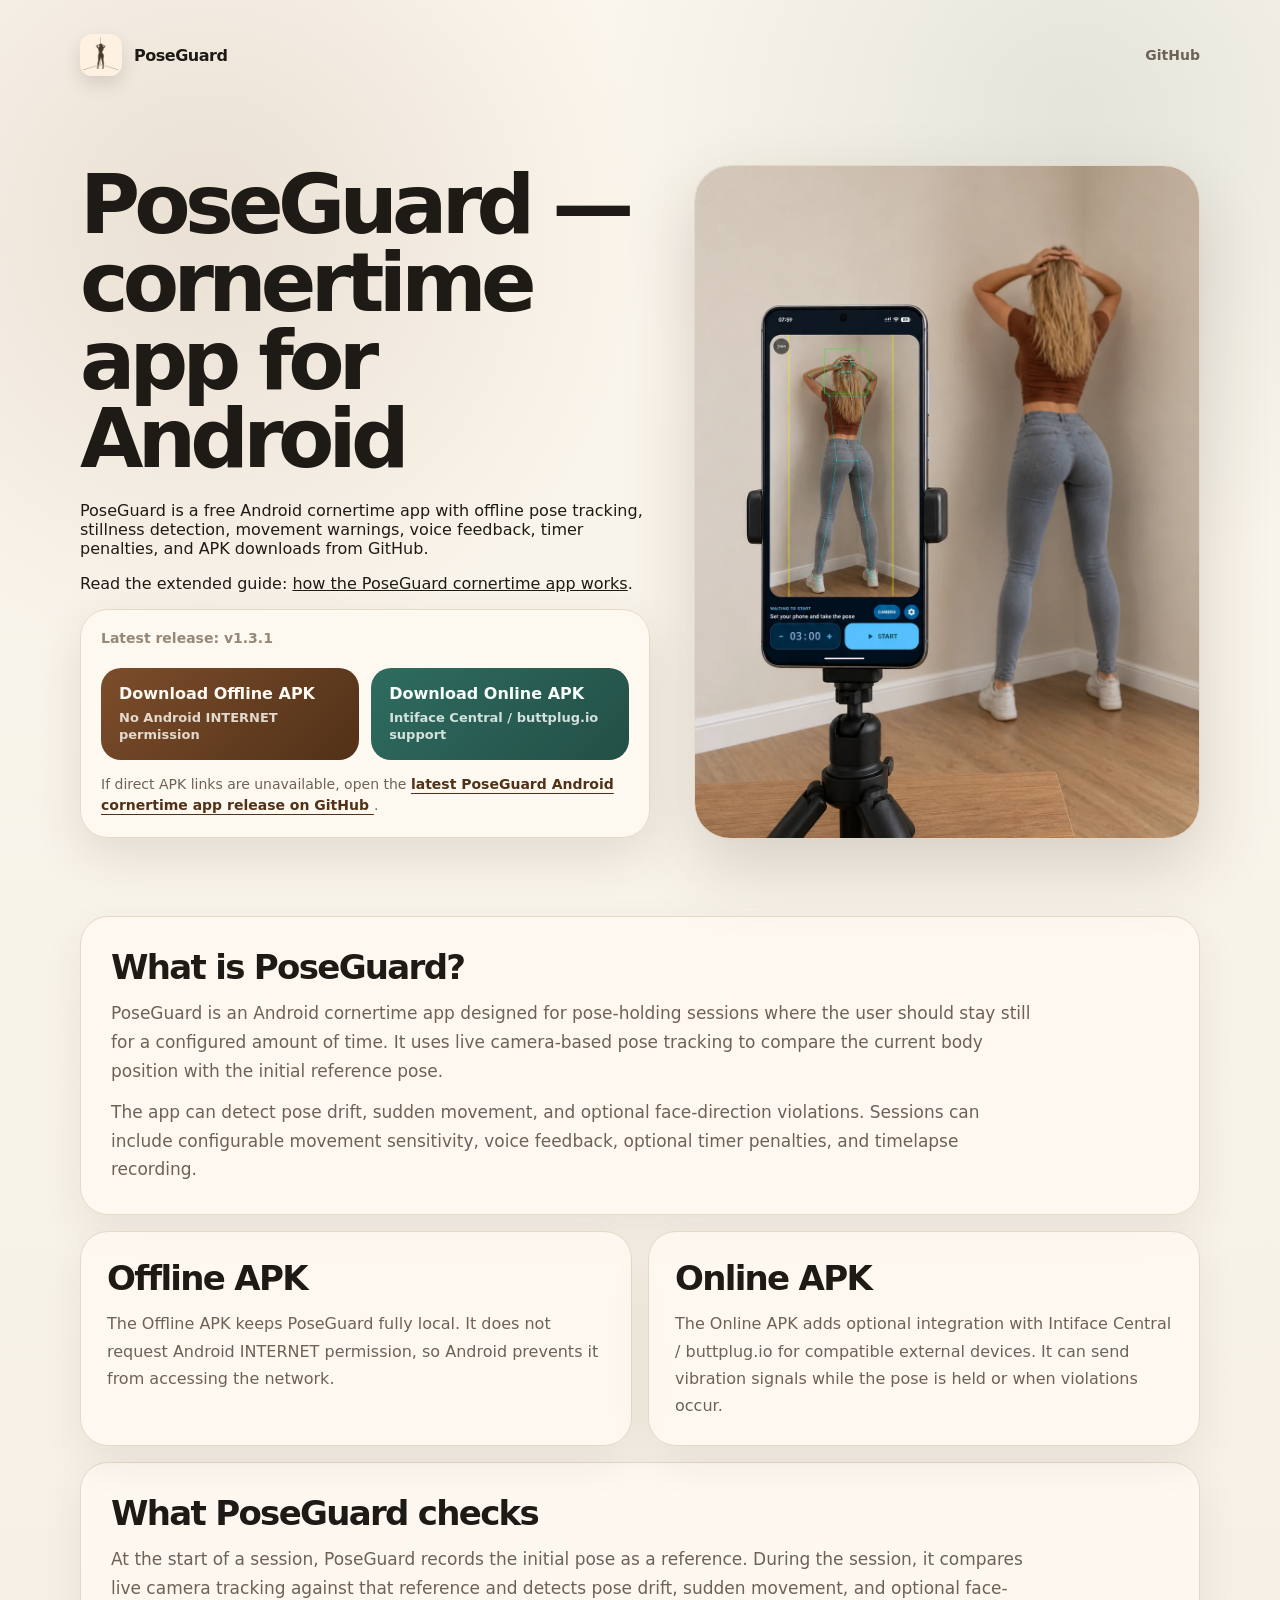
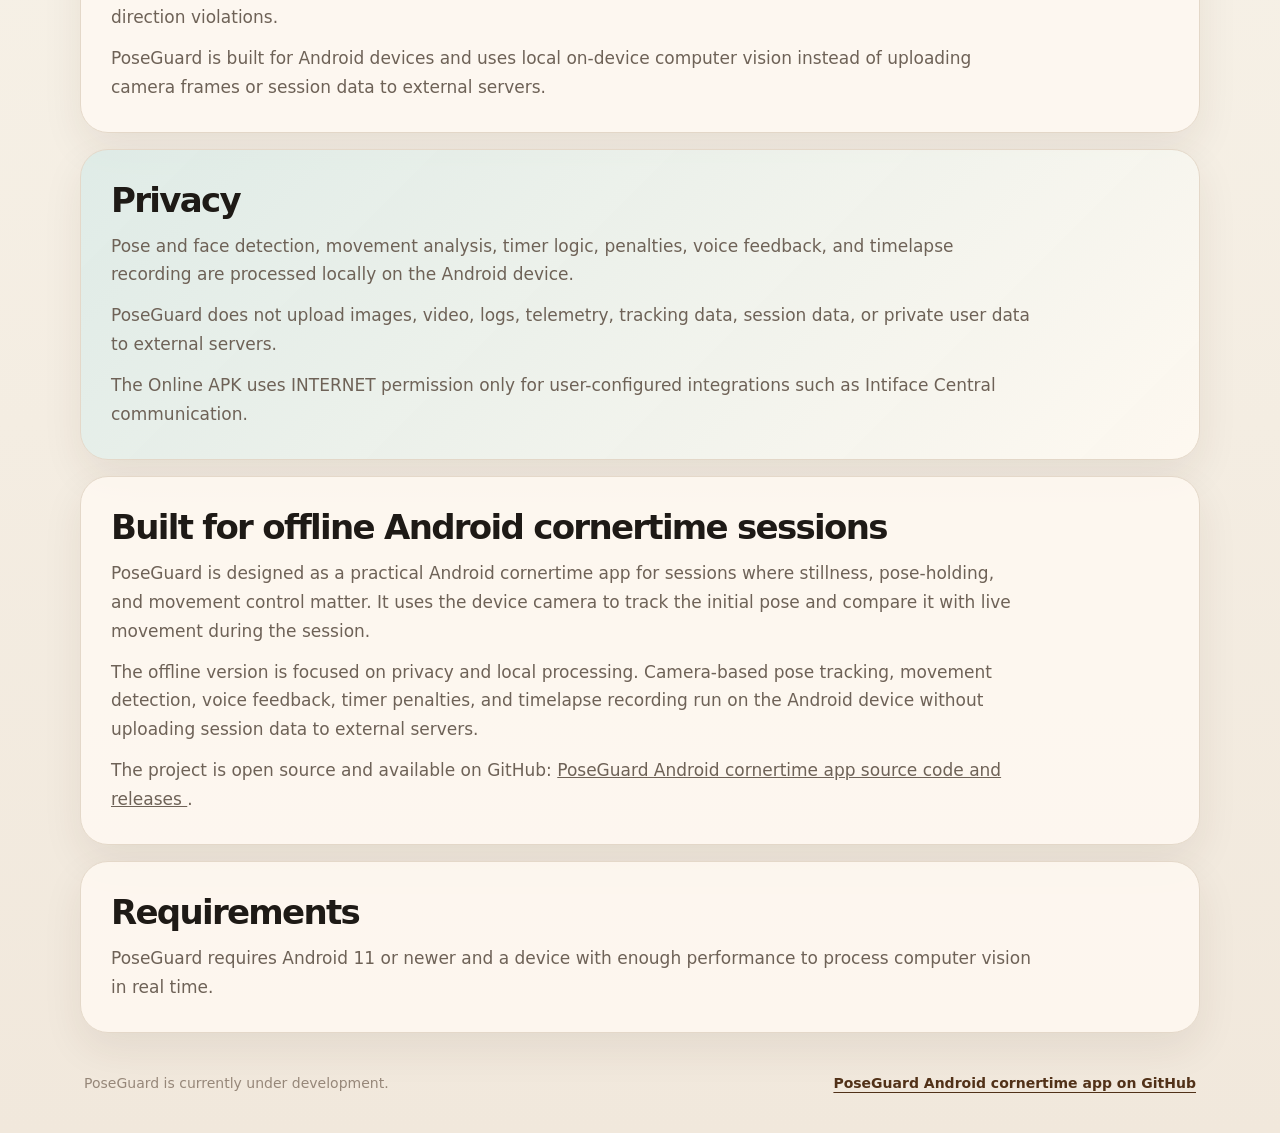
==== index.html @ 11093489 "Add link to extended guide for PoseGuard app Added a paragraph with a link to the extended guide for" ====
<!doctype html>
<html lang="en">
<head>
  <meta charset="utf-8" />
  <meta name="viewport" content="width=device-width, initial-scale=1" />
  <meta name="theme-color" content="#f7f2e8" />

  <title>PoseGuard — Cornertime App for Android</title>
  <meta
    name="description"
    content="PoseGuard is a free Android cornertime app with offline pose tracking, stillness detection, movement warnings, voice feedback, timer penalties, and APK downloads from GitHub."
  />
  <meta name="robots" content="index,follow" />
  <link rel="canonical" href="https://poseguard-cornertime.github.io/" />

  <meta property="og:title" content="PoseGuard — Cornertime App for Android" />
  <meta
    property="og:description"
    content="Free Android cornertime app with offline pose tracking, stillness detection, movement warnings, voice feedback, timer penalties, and APK downloads from GitHub."
  />
  <meta property="og:type" content="website" />
  <meta property="og:url" content="https://poseguard-cornertime.github.io/" />
  <meta property="og:site_name" content="PoseGuard" />
  <meta property="og:image" content="https://poseguard-cornertime.github.io/assets/slide_1.webp?v=20260614-2" />
  <meta property="og:image:alt" content="PoseGuard Android cornertime app preview" />

  <meta name="twitter:card" content="summary_large_image" />
  <meta name="twitter:title" content="PoseGuard — Cornertime App for Android" />
  <meta
    name="twitter:description"
    content="Free Android cornertime app with offline pose tracking, stillness detection, movement warnings, voice feedback, timer penalties, and APK downloads from GitHub."
  />
  <meta name="twitter:image" content="https://poseguard-cornertime.github.io/assets/slide_1.webp?v=20260614-2" />

  <link rel="icon" type="image/png" sizes="32x32" href="./assets/favicon-32.png?v=20260614-2" />
  <link rel="icon" type="image/png" sizes="192x192" href="./assets/icon-192.png?v=20260614-2" />
  <link rel="apple-touch-icon" href="./assets/apple-touch-icon.png?v=20260614-2" />

  <link rel="stylesheet" href="./styles.css?v=20260614-2" />

  <script type="application/ld+json">
  {
    "@context": "https://schema.org",
    "@type": "MobileApplication",
    "name": "PoseGuard",
    "alternateName": "PoseGuard Cornertime App",
    "operatingSystem": "Android 11+",
    "applicationCategory": "UtilitiesApplication",
    "softwareVersion": "1.3.1",
    "isAccessibleForFree": true,
    "description": "PoseGuard is a free Android cornertime app with offline pose tracking, stillness detection, movement warnings, voice feedback, timer penalties, and APK downloads from GitHub.",
    "url": "https://poseguard-cornertime.github.io/",
    "downloadUrl": "https://github.com/incident201/poseGuard/releases/latest",
    "codeRepository": "https://github.com/incident201/poseGuard",
    "image": "https://poseguard-cornertime.github.io/assets/slide_1.webp?v=20260614-2",
    "screenshot": "https://poseguard-cornertime.github.io/assets/slide_1.webp?v=20260614-2",
    "offers": {
      "@type": "Offer",
      "price": "0",
      "priceCurrency": "USD"
    },
    "sameAs": [
      "https://github.com/incident201/poseGuard"
    ]
  }
  </script>
</head>

<body>
  <main class="page">
    <header class="topbar" aria-label="Site header">
      <a class="brand" href="./" aria-label="PoseGuard home">
        <img src="./assets/icon-192.png?v=20260614-2" alt="" />
        <span>PoseGuard</span>
      </a>

      <a
        class="topbar-link"
        href="https://github.com/incident201/poseGuard"
        aria-label="PoseGuard Android cornertime app on GitHub"
      >
        GitHub
      </a>
    </header>

    <section class="hero">
      <div class="hero-content">
        <h1>PoseGuard — cornertime app for Android</h1>

        <p>
          PoseGuard is a free Android cornertime app with offline pose tracking,
          stillness detection, movement warnings, voice feedback, timer penalties,
          and APK downloads from GitHub.
        </p>
        <p>
          Read the extended guide:
          <a href="./cornertime-app/">how the PoseGuard cornertime app works</a>.
        </p>

        <div class="download-box" aria-label="Download PoseGuard">
          <p class="release-status">Latest release: v1.3.1</p>

          <div class="download-actions">
            <a
              id="download-offline"
              class="download-button primary"
              href="https://github.com/incident201/poseGuard/releases/download/v1.3.1/poseValidator_v1.3.1_offline_release.apk"
            >
              <strong>Download Offline APK</strong>
              <span>No Android INTERNET permission</span>
            </a>

            <a
              id="download-online"
              class="download-button secondary"
              href="https://github.com/incident201/poseGuard/releases/download/v1.3.1/poseValidator_v1.3.1_online_release.apk"
            >
              <strong>Download Online APK</strong>
              <span>Intiface Central / buttplug.io support</span>
            </a>
          </div>

          <p class="download-note">
            If direct APK links are unavailable, open the
            <a href="https://github.com/incident201/poseGuard/releases/latest">
              latest PoseGuard Android cornertime app release on GitHub
            </a>.
          </p>
        </div>
      </div>

      <figure class="hero-preview">
        <img
          src="./assets/slide_1.webp?v=20260614-2"
          alt="Screenshot of PoseGuard Android cornertime app with pose tracking"
        />
      </figure>
    </section>

    <section class="plain-section">
      <h2>What is PoseGuard?</h2>
      <p>
        PoseGuard is an Android cornertime app designed for pose-holding sessions
        where the user should stay still for a configured amount of time. It uses
        live camera-based pose tracking to compare the current body position with
        the initial reference pose.
      </p>
      <p>
        The app can detect pose drift, sudden movement, and optional face-direction
        violations. Sessions can include configurable movement sensitivity, voice
        feedback, optional timer penalties, and timelapse recording.
      </p>
    </section>

    <section class="version-summary" aria-label="Offline and Online versions">
      <article>
        <h2>Offline APK</h2>
        <p>
          The Offline APK keeps PoseGuard fully local. It does not request Android
          INTERNET permission, so Android prevents it from accessing the network.
        </p>
      </article>

      <article>
        <h2>Online APK</h2>
        <p>
          The Online APK adds optional integration with Intiface Central / buttplug.io
          for compatible external devices. It can send vibration signals while the pose
          is held or when violations occur.
        </p>
      </article>
    </section>

    <section class="plain-section">
      <h2>What PoseGuard checks</h2>
      <p>
        At the start of a session, PoseGuard records the initial pose as a reference.
        During the session, it compares live camera tracking against that reference
        and detects pose drift, sudden movement, and optional face-direction violations.
      </p>
      <p>
        PoseGuard is built for Android devices and uses local on-device computer vision
        instead of uploading camera frames or session data to external servers.
      </p>
    </section>

    <section class="privacy-section">
      <div>
        <h2>Privacy</h2>
        <p>
          Pose and face detection, movement analysis, timer logic, penalties, voice feedback,
          and timelapse recording are processed locally on the Android device.
        </p>
        <p>
          PoseGuard does not upload images, video, logs, telemetry, tracking data,
          session data, or private user data to external servers.
        </p>
        <p>
          The Online APK uses INTERNET permission only for user-configured integrations
          such as Intiface Central communication.
        </p>
      </div>
    </section>

    <section class="plain-section">
      <h2>Built for offline Android cornertime sessions</h2>
      <p>
        PoseGuard is designed as a practical Android cornertime app for sessions where
        stillness, pose-holding, and movement control matter. It uses the device camera
        to track the initial pose and compare it with live movement during the session.
      </p>
      <p>
        The offline version is focused on privacy and local processing. Camera-based pose
        tracking, movement detection, voice feedback, timer penalties, and timelapse recording
        run on the Android device without uploading session data to external servers.
      </p>
      <p>
        The project is open source and available on GitHub:
        <a href="https://github.com/incident201/poseGuard">
          PoseGuard Android cornertime app source code and releases
        </a>.
      </p>
    </section>

    <section class="requirements-section">
      <h2>Requirements</h2>
      <p>
        PoseGuard requires Android 11 or newer and a device with enough performance
        to process computer vision in real time.
      </p>
    </section>

    <footer class="footer">
      <span>PoseGuard is currently under development.</span>
      <a href="https://github.com/incident201/poseGuard">
        PoseGuard Android cornertime app on GitHub
      </a>
    </footer>
  </main>
</body>
</html>
---- styles.css ----
:root {
  color-scheme: light;
  --bg: #f7f2e8;
  --surface: #fffaf2;
  --surface-strong: #ffffff;
  --text: #1e1a16;
  --muted: #6e6257;
  --soft: #968779;
  --line: #e4d8c9;
  --accent: #7c4d2b;
  --accent-dark: #513118;
  --accent-soft: #efe0cf;
  --online: #234f46;
  --online-soft: #dcebe7;
  --shadow: 0 18px 48px rgba(60, 44, 28, 0.12);
  --radius: 28px;
}

* {
  box-sizing: border-box;
}

html {
  background: var(--bg);
}

body {
  margin: 0;
  font-family:
    Inter, ui-sans-serif, system-ui, -apple-system, BlinkMacSystemFont,
    "Segoe UI", sans-serif;
  color: var(--text);
  background:
    radial-gradient(circle at 16% 8%, rgba(124, 77, 43, 0.13), transparent 28rem),
    radial-gradient(circle at 84% 4%, rgba(35, 79, 70, 0.10), transparent 30rem),
    linear-gradient(180deg, #fbf6ed 0%, var(--bg) 48%, #f1e8dc 100%);
}

a {
  color: inherit;
}

.page {
  width: min(1120px, calc(100% - 36px));
  margin: 0 auto;
  padding: 24px 0 42px;
}

.topbar {
  display: flex;
  align-items: center;
  justify-content: space-between;
  gap: 16px;
  padding: 10px 0 28px;
}

.brand {
  display: inline-flex;
  align-items: center;
  gap: 12px;
  color: var(--text);
  text-decoration: none;
  font-weight: 850;
  letter-spacing: -0.03em;
}

.brand img {
  width: 42px;
  height: 42px;
  border-radius: 12px;
  box-shadow: 0 8px 18px rgba(60, 44, 28, 0.14);
}

.topbar-link {
  color: var(--muted);
  font-size: 14px;
  font-weight: 750;
  text-decoration: none;
}

.topbar-link:hover {
  color: var(--text);
}

.hero {
  display: grid;
  grid-template-columns: minmax(0, 1.06fr) minmax(320px, 0.94fr);
  gap: 44px;
  align-items: center;
  min-height: calc(100vh - 104px);
}

.eyebrow {
  margin: 0 0 18px;
  color: var(--accent);
  font-size: 13px;
  font-weight: 850;
  letter-spacing: 0.13em;
  text-transform: uppercase;
}

h1,
h2,
p {
  margin-top: 0;
}

h1 {
  max-width: 780px;
  margin-bottom: 24px;
  font-size: clamp(46px, 7vw, 82px);
  line-height: 0.95;
  letter-spacing: -0.07em;
}

.lead {
  max-width: 760px;
  margin-bottom: 30px;
  color: var(--muted);
  font-size: clamp(18px, 2vw, 23px);
  line-height: 1.58;
}

.download-box {
  max-width: 760px;
  padding: 20px;
  border: 1px solid var(--line);
  border-radius: var(--radius);
  background: rgba(255, 250, 242, 0.82);
  box-shadow: var(--shadow);
  backdrop-filter: blur(16px);
}

.release-status {
  min-height: 22px;
  margin-bottom: 16px;
  color: var(--soft);
  font-size: 14px;
  font-weight: 800;
}

.download-actions {
  display: grid;
  grid-template-columns: repeat(2, minmax(0, 1fr));
  gap: 12px;
}

.download-button {
  display: flex;
  flex-direction: column;
  justify-content: center;
  min-height: 78px;
  padding: 16px 18px;
  border-radius: 20px;
  text-decoration: none;
  transition:
    transform 160ms ease,
    box-shadow 160ms ease,
    background 160ms ease;
}

.download-button:hover {
  transform: translateY(-2px);
  box-shadow: 0 14px 30px rgba(60, 44, 28, 0.16);
}

.download-button strong {
  font-size: 16px;
  line-height: 1.2;
}

.download-button span {
  margin-top: 5px;
  font-size: 13px;
  font-weight: 650;
  line-height: 1.35;
  opacity: 0.82;
}

.download-button.primary {
  color: #fffaf2;
  background: linear-gradient(135deg, var(--accent), var(--accent-dark));
}

.download-button.secondary {
  color: #f7fffb;
  background: linear-gradient(135deg, #2f6c60, var(--online));
}

.download-note {
  margin: 14px 0 0;
  color: var(--muted);
  font-size: 14px;
  line-height: 1.55;
}

.download-note a {
  color: var(--accent-dark);
  font-weight: 800;
  text-underline-offset: 4px;
}

.hero-preview {
  overflow: hidden;
  margin: 0;
  border: 1px solid var(--line);
  border-radius: 36px;
  background: var(--surface);
  box-shadow: 0 28px 70px rgba(60, 44, 28, 0.18);
}

.hero-preview img {
  display: block;
  width: 100%;
  min-height: 430px;
  max-height: 720px;
  object-fit: cover;
}

.version-summary {
  display: grid;
  grid-template-columns: repeat(2, minmax(0, 1fr));
  gap: 16px;
  margin-top: 16px;
}

.version-summary article,
.plain-section,
.privacy-section,
.requirements-section {
  border: 1px solid var(--line);
  border-radius: var(--radius);
  background: rgba(255, 250, 242, 0.84);
  box-shadow: 0 16px 40px rgba(60, 44, 28, 0.08);
}

.version-summary article {
  padding: 26px;
}

.version-summary h2,
.plain-section h2,
.privacy-section h2,
.requirements-section h2 {
  margin-bottom: 12px;
  font-size: clamp(24px, 3vw, 34px);
  letter-spacing: -0.05em;
}

.version-summary p,
.plain-section p,
.privacy-section p,
.requirements-section p {
  color: var(--muted);
  line-height: 1.7;
}

.version-summary p {
  margin-bottom: 0;
}

.plain-section,
.privacy-section,
.requirements-section {
  margin-top: 16px;
  padding: 30px;
}

.plain-section p,
.privacy-section p {
  max-width: 920px;
  margin-bottom: 12px;
  font-size: 17px;
}

.plain-section p:last-child,
.privacy-section p:last-child {
  margin-bottom: 0;
}

.privacy-section {
  background:
    linear-gradient(135deg, rgba(220, 235, 231, 0.88), rgba(255, 250, 242, 0.9));
}

.requirements-section p {
  max-width: 920px;
  margin-bottom: 0;
  font-size: 17px;
}

.footer {
  display: flex;
  justify-content: space-between;
  gap: 16px;
  margin-top: 24px;
  padding: 18px 4px 0;
  color: var(--soft);
  font-size: 14px;
}

.footer a {
  color: var(--accent-dark);
  font-weight: 800;
  text-decoration-thickness: 1px;
  text-underline-offset: 4px;
}

@media (max-width: 980px) {
  .hero {
    grid-template-columns: 1fr;
    min-height: auto;
    padding-top: 10px;
  }

  .hero-preview {
    order: -1;
  }

  .hero-preview img {
    min-height: 300px;
    max-height: 560px;
  }

}

@media (max-width: 680px) {
  .page {
    width: min(100% - 24px, 1120px);
    padding-top: 12px;
  }

  .topbar {
    padding-bottom: 18px;
  }

  h1 {
    font-size: clamp(42px, 15vw, 62px);
  }

  .download-actions,
  .version-summary {
    grid-template-columns: 1fr;
  }

  .download-box,
  .version-summary article,
  .plain-section,
  .privacy-section,
  .requirements-section {
    border-radius: 22px;
  }

  .hero-preview {
    border-radius: 24px;
  }

  .hero-preview img {
    min-height: 240px;
  }

  .footer {
    flex-direction: column;
  }
}
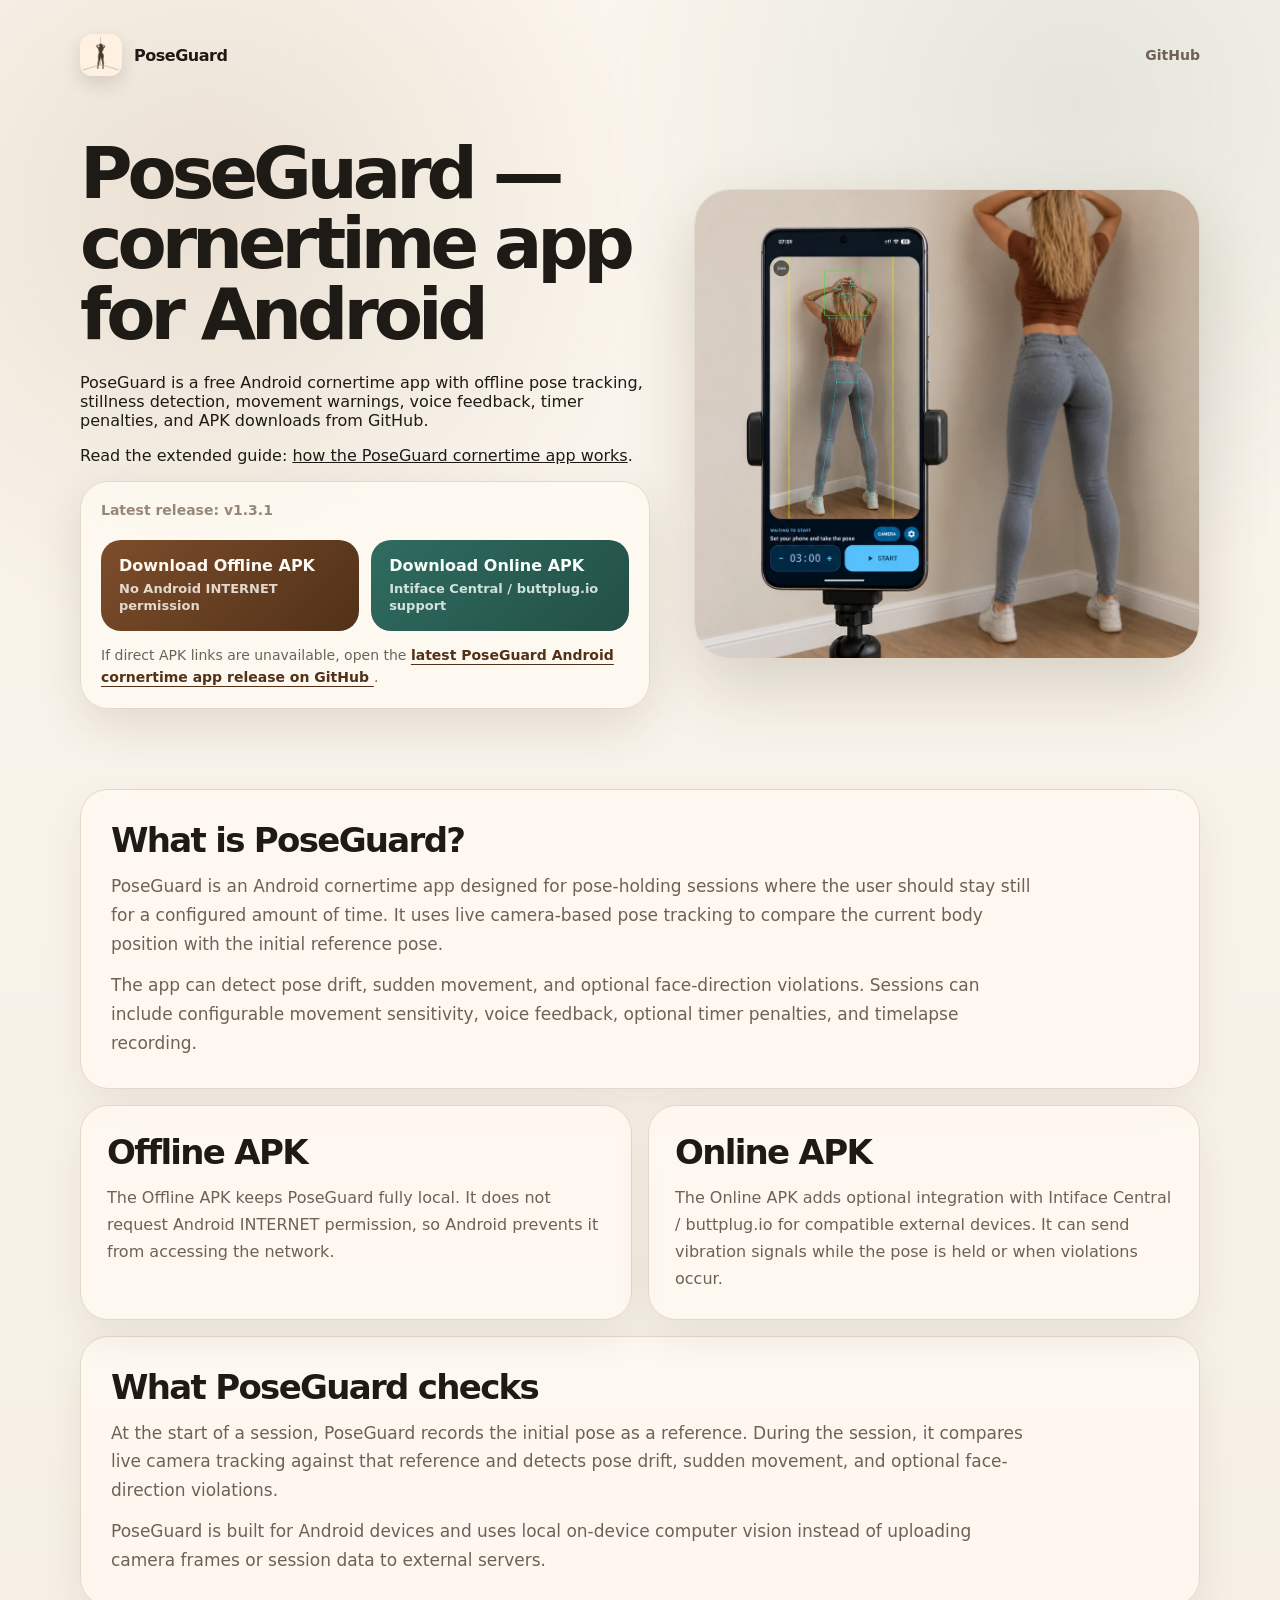
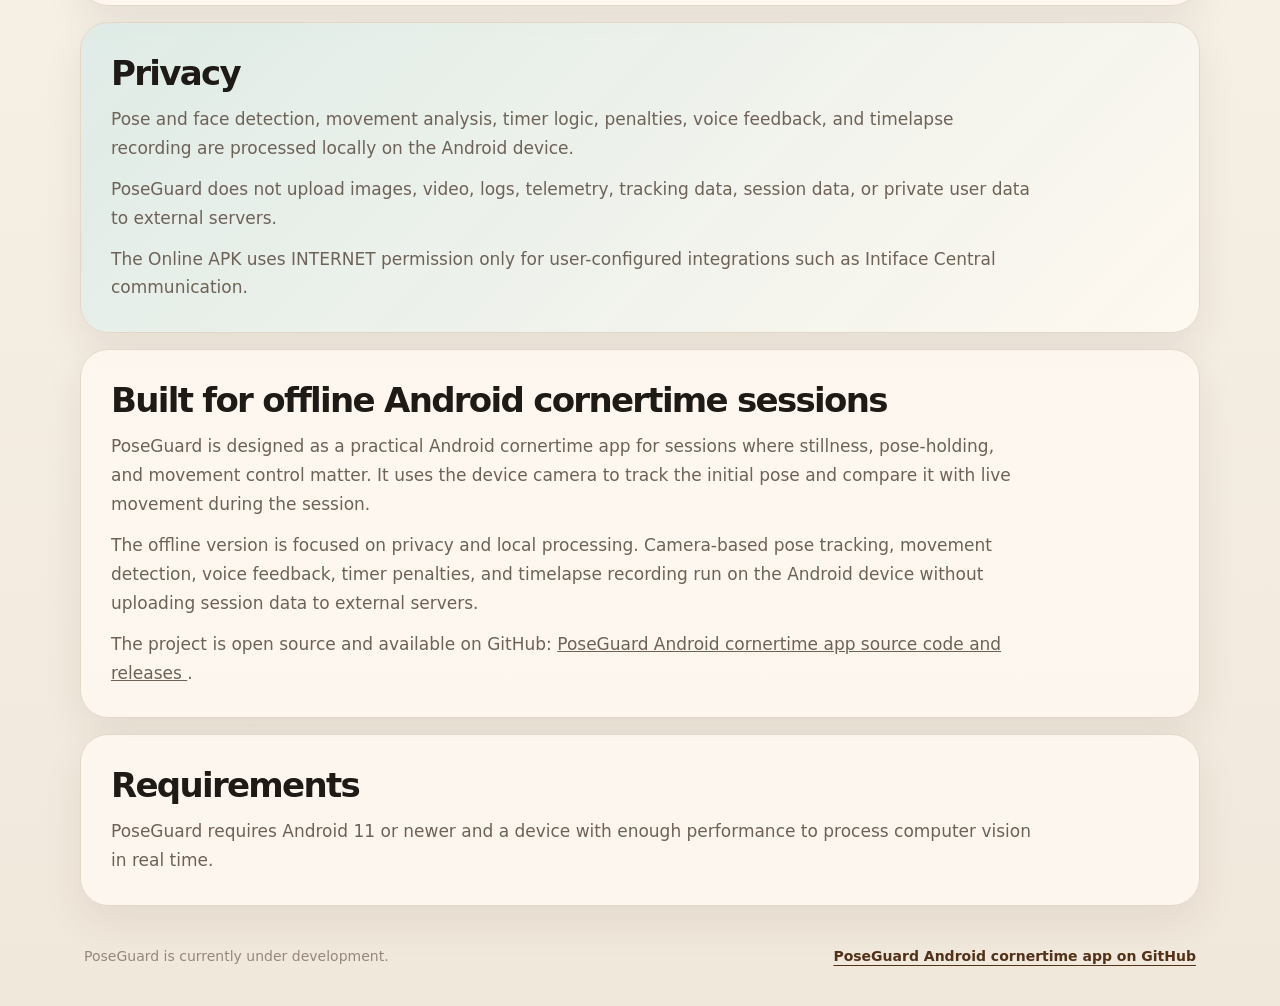
==== commit b473249d: "Update index.html" ====
--- a/index.html
+++ b/index.html
@@ -36,7 +36,7 @@
   <link rel="icon" type="image/png" sizes="192x192" href="./assets/icon-192.png?v=20260614-2" />
   <link rel="apple-touch-icon" href="./assets/apple-touch-icon.png?v=20260614-2" />
 
-  <link rel="stylesheet" href="./styles.css?v=20260614-2" />
+  <link rel="stylesheet" href="./styles.css?v=20260626-2" />
 
   <script type="application/ld+json">
   {
--- a/styles.css
+++ b/styles.css
@@ -36,6 +36,10 @@
     linear-gradient(180deg, #fbf6ed 0%, var(--bg) 48%, #f1e8dc 100%);
 }
 
+img {
+  max-width: 100%;
+}
+
 a {
   color: inherit;
 }
@@ -51,7 +55,7 @@
   align-items: center;
   justify-content: space-between;
   gap: 16px;
-  padding: 10px 0 28px;
+  padding: 10px 0 22px;
 }
 
 .brand {
@@ -87,7 +91,12 @@
   grid-template-columns: minmax(0, 1.06fr) minmax(320px, 0.94fr);
   gap: 44px;
   align-items: center;
-  min-height: calc(100vh - 104px);
+  min-height: auto;
+  padding: 40px 0 64px;
+}
+
+.hero-content {
+  min-width: 0;
 }
 
 .eyebrow {
@@ -101,6 +110,7 @@
 
 h1,
 h2,
+h3,
 p {
   margin-top: 0;
 }
@@ -108,8 +118,8 @@
 h1 {
   max-width: 780px;
   margin-bottom: 24px;
-  font-size: clamp(46px, 7vw, 82px);
-  line-height: 0.95;
+  font-size: clamp(42px, 5.6vw, 72px);
+  line-height: 0.98;
   letter-spacing: -0.07em;
 }
 
@@ -117,7 +127,7 @@
   max-width: 760px;
   margin-bottom: 30px;
   color: var(--muted);
-  font-size: clamp(18px, 2vw, 23px);
+  font-size: clamp(18px, 1.65vw, 22px);
   line-height: 1.58;
 }
 
@@ -212,8 +222,7 @@
 .hero-preview img {
   display: block;
   width: 100%;
-  min-height: 430px;
-  max-height: 720px;
+  height: clamp(420px, 52vh, 580px);
   object-fit: cover;
 }
 
@@ -289,6 +298,134 @@
   font-size: 17px;
 }
 
+.requirements-section p + p {
+  margin-top: 12px;
+}
+
+.section-kicker {
+  margin: 0 0 12px;
+  color: var(--accent);
+  font-size: 12px;
+  font-weight: 900;
+  letter-spacing: 0.14em;
+  text-transform: uppercase;
+}
+
+.illustrated-section {
+  display: grid;
+  grid-template-columns: minmax(0, 1.14fr) minmax(260px, 360px);
+  gap: 30px;
+  align-items: center;
+  margin-top: 16px;
+  padding: 30px;
+  border: 1px solid var(--line);
+  border-radius: var(--radius);
+  background: rgba(255, 250, 242, 0.84);
+  box-shadow: 0 16px 40px rgba(60, 44, 28, 0.08);
+}
+
+.tracking-section {
+  grid-template-columns: minmax(0, 1.28fr) minmax(260px, 340px);
+}
+
+.section-copy {
+  min-width: 0;
+}
+
+.section-copy h2,
+.visual-card-body h2 {
+  margin-bottom: 14px;
+  font-size: clamp(26px, 3vw, 38px);
+  line-height: 1.02;
+  letter-spacing: -0.055em;
+}
+
+.section-copy p,
+.visual-card-body p {
+  max-width: 900px;
+  color: var(--muted);
+  font-size: 17px;
+  line-height: 1.7;
+}
+
+.section-copy p:last-child,
+.visual-card-body p:last-child {
+  margin-bottom: 0;
+}
+
+.section-image,
+.visual-card-image {
+  margin: 0;
+}
+
+.section-image img,
+.visual-card-image img {
+  display: block;
+  width: 100%;
+  aspect-ratio: 3 / 4;
+  object-fit: cover;
+  border: 1px solid var(--line);
+  border-radius: 22px;
+  background: var(--surface-strong);
+  box-shadow: 0 18px 42px rgba(60, 44, 28, 0.13);
+}
+
+.mini-checks {
+  display: grid;
+  grid-template-columns: repeat(2, minmax(0, 1fr));
+  gap: 12px;
+  margin-top: 22px;
+}
+
+.mini-checks article {
+  padding: 18px;
+  border: 1px solid rgba(228, 216, 201, 0.9);
+  border-radius: 20px;
+  background: rgba(255, 255, 255, 0.48);
+}
+
+.mini-checks h3 {
+  margin: 0 0 8px;
+  font-size: 18px;
+  line-height: 1.2;
+  letter-spacing: -0.03em;
+}
+
+.mini-checks p {
+  margin: 0;
+  font-size: 15px;
+  line-height: 1.55;
+}
+
+.visual-card-grid {
+  display: grid;
+  grid-template-columns: repeat(2, minmax(0, 1fr));
+  gap: 16px;
+  margin-top: 16px;
+}
+
+.visual-card {
+  display: grid;
+  grid-template-columns: minmax(150px, 0.72fr) minmax(0, 1fr);
+  gap: 22px;
+  align-items: center;
+  min-height: 360px;
+  padding: 18px 26px 18px 18px;
+  border: 1px solid var(--line);
+  border-radius: var(--radius);
+  background: rgba(255, 250, 242, 0.84);
+  box-shadow: 0 16px 40px rgba(60, 44, 28, 0.08);
+}
+
+.visual-card-body {
+  min-width: 0;
+}
+
+.visual-card-image img {
+  border-radius: 20px;
+  box-shadow: 0 14px 30px rgba(60, 44, 28, 0.12);
+}
+
 .footer {
   display: flex;
   justify-content: space-between;
@@ -309,8 +446,9 @@
 @media (max-width: 980px) {
   .hero {
     grid-template-columns: 1fr;
+    gap: 32px;
     min-height: auto;
-    padding-top: 10px;
+    padding: 10px 0 36px;
   }
 
   .hero-preview {
@@ -318,10 +456,37 @@
   }
 
   .hero-preview img {
+    height: auto;
     min-height: 300px;
     max-height: 560px;
   }
 
+  .illustrated-section,
+  .tracking-section {
+    grid-template-columns: 1fr;
+  }
+
+  .image-left .section-image {
+    order: 2;
+  }
+
+  .image-left .section-copy {
+    order: 1;
+  }
+
+  .section-image img {
+    max-width: 430px;
+    margin: 0 auto;
+  }
+
+  .visual-card-grid {
+    grid-template-columns: 1fr;
+  }
+
+  .visual-card {
+    grid-template-columns: minmax(180px, 300px) minmax(0, 1fr);
+    min-height: auto;
+  }
 }
 
 @media (max-width: 680px) {
@@ -336,6 +501,10 @@
 
   h1 {
     font-size: clamp(42px, 15vw, 62px);
+  }
+
+  .lead {
+    font-size: 18px;
   }
 
   .download-actions,
@@ -359,6 +528,43 @@
     min-height: 240px;
   }
 
+  .illustrated-section {
+    gap: 22px;
+    padding: 22px;
+    border-radius: 22px;
+  }
+
+  .section-copy h2,
+  .visual-card-body h2 {
+    font-size: clamp(25px, 8vw, 34px);
+  }
+
+  .section-copy p,
+  .visual-card-body p {
+    font-size: 16px;
+  }
+
+  .mini-checks {
+    grid-template-columns: 1fr;
+  }
+
+  .visual-card {
+    grid-template-columns: 1fr;
+    gap: 16px;
+    padding: 18px;
+    border-radius: 22px;
+  }
+
+  .visual-card-image img {
+    max-width: 360px;
+    margin: 0 auto;
+  }
+
+  .section-image img,
+  .visual-card-image img {
+    border-radius: 18px;
+  }
+
   .footer {
     flex-direction: column;
   }
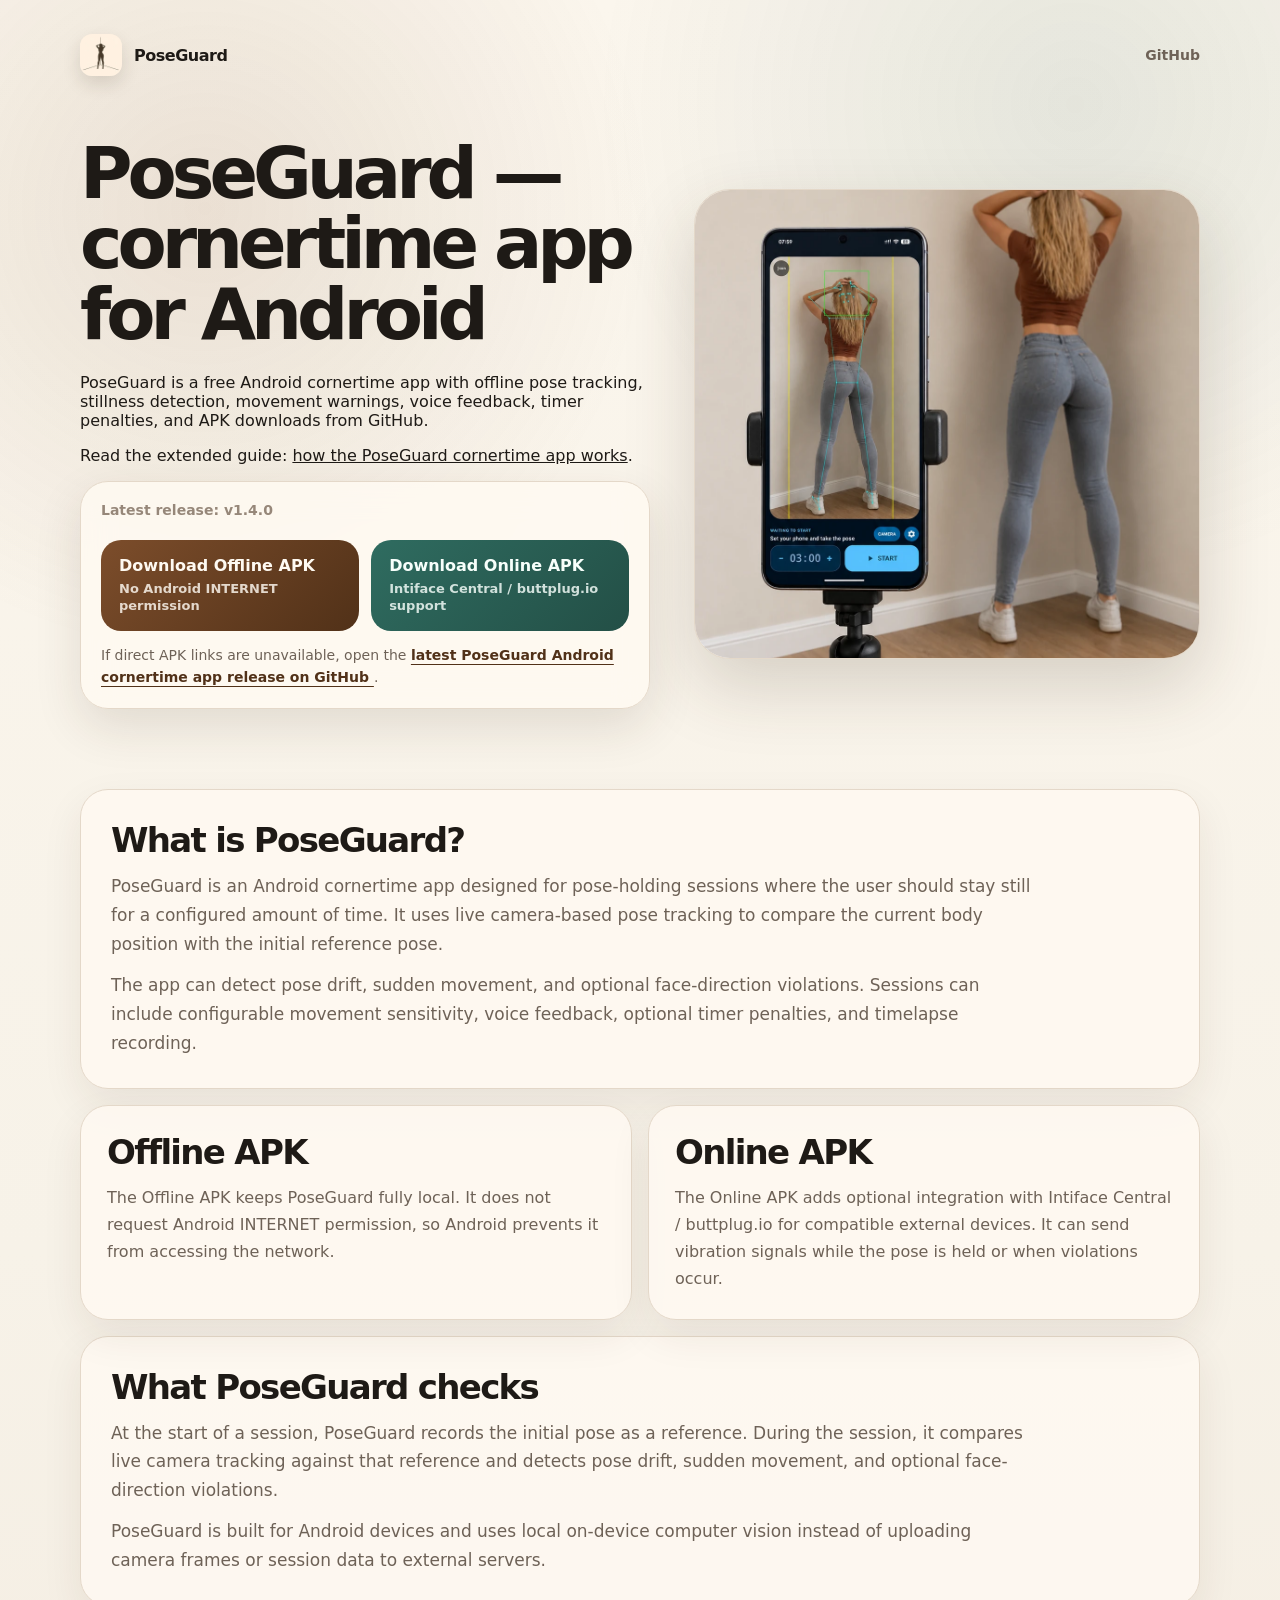
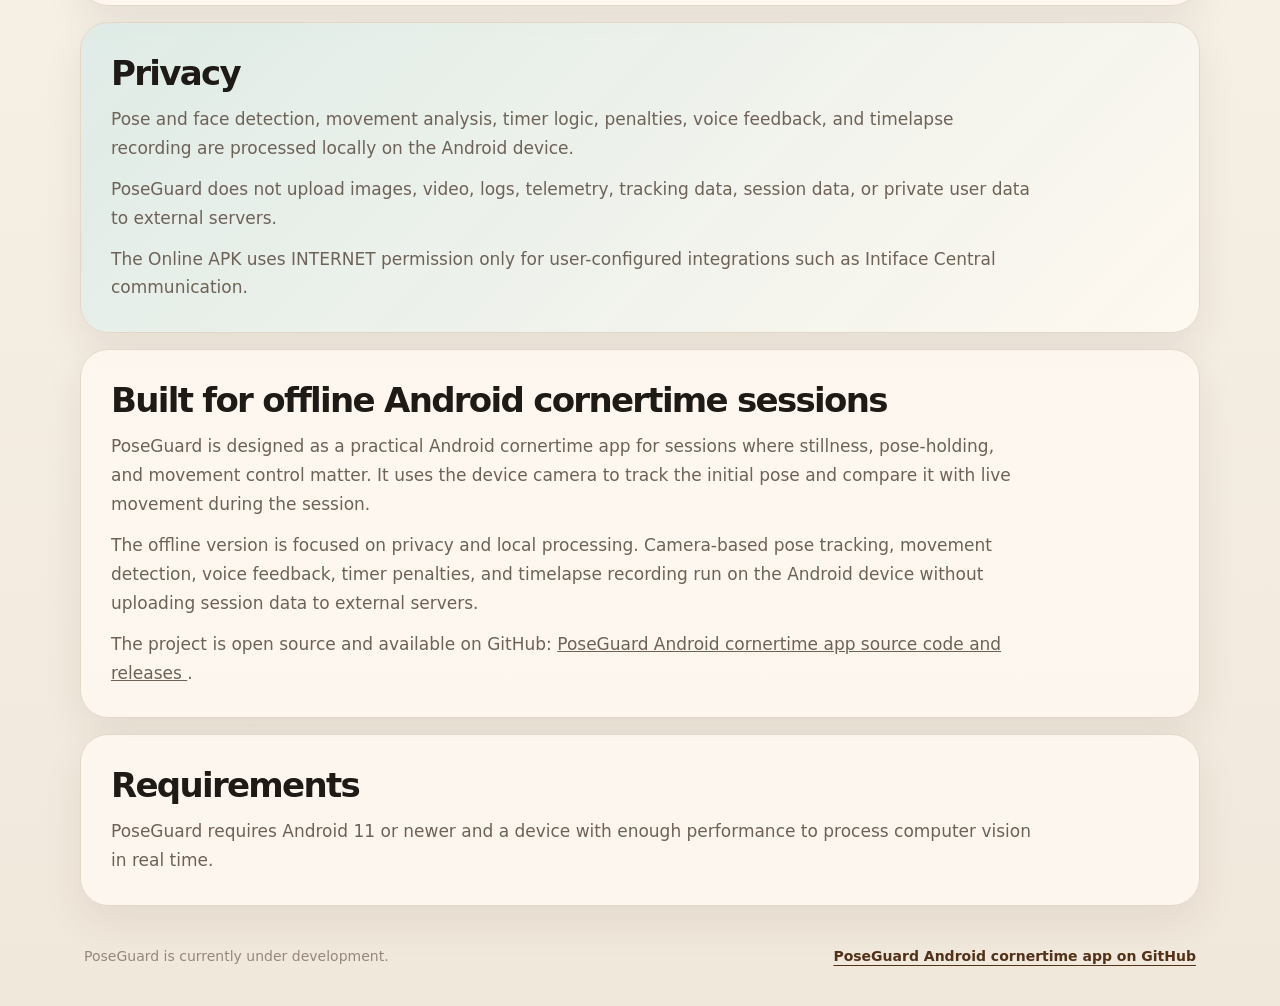
==== commit 6920181a: "Update software version to 1.4.0 in index.html" ====
--- a/index.html
+++ b/index.html
@@ -46,7 +46,7 @@
     "alternateName": "PoseGuard Cornertime App",
     "operatingSystem": "Android 11+",
     "applicationCategory": "UtilitiesApplication",
-    "softwareVersion": "1.3.1",
+    "softwareVersion": "1.4.0",
     "isAccessibleForFree": true,
     "description": "PoseGuard is a free Android cornertime app with offline pose tracking, stillness detection, movement warnings, voice feedback, timer penalties, and APK downloads from GitHub.",
     "url": "https://poseguard-cornertime.github.io/",
@@ -98,13 +98,13 @@
         </p>
 
         <div class="download-box" aria-label="Download PoseGuard">
-          <p class="release-status">Latest release: v1.3.1</p>
+          <p class="release-status">Latest release: v1.4.0</p>
 
           <div class="download-actions">
             <a
               id="download-offline"
               class="download-button primary"
-              href="https://github.com/incident201/poseGuard/releases/download/v1.3.1/poseValidator_v1.3.1_offline_release.apk"
+              href="https://github.com/incident201/poseGuard/releases/download/v1.4.0/poseValidator_v1.4.0_offline_release.apk"
             >
               <strong>Download Offline APK</strong>
               <span>No Android INTERNET permission</span>
@@ -113,7 +113,7 @@
             <a
               id="download-online"
               class="download-button secondary"
-              href="https://github.com/incident201/poseGuard/releases/download/v1.3.1/poseValidator_v1.3.1_online_release.apk"
+              href="https://github.com/incident201/poseGuard/releases/download/v1.4.0/poseValidator_v1.4.0_online_release.apk"
             >
               <strong>Download Online APK</strong>
               <span>Intiface Central / buttplug.io support</span>
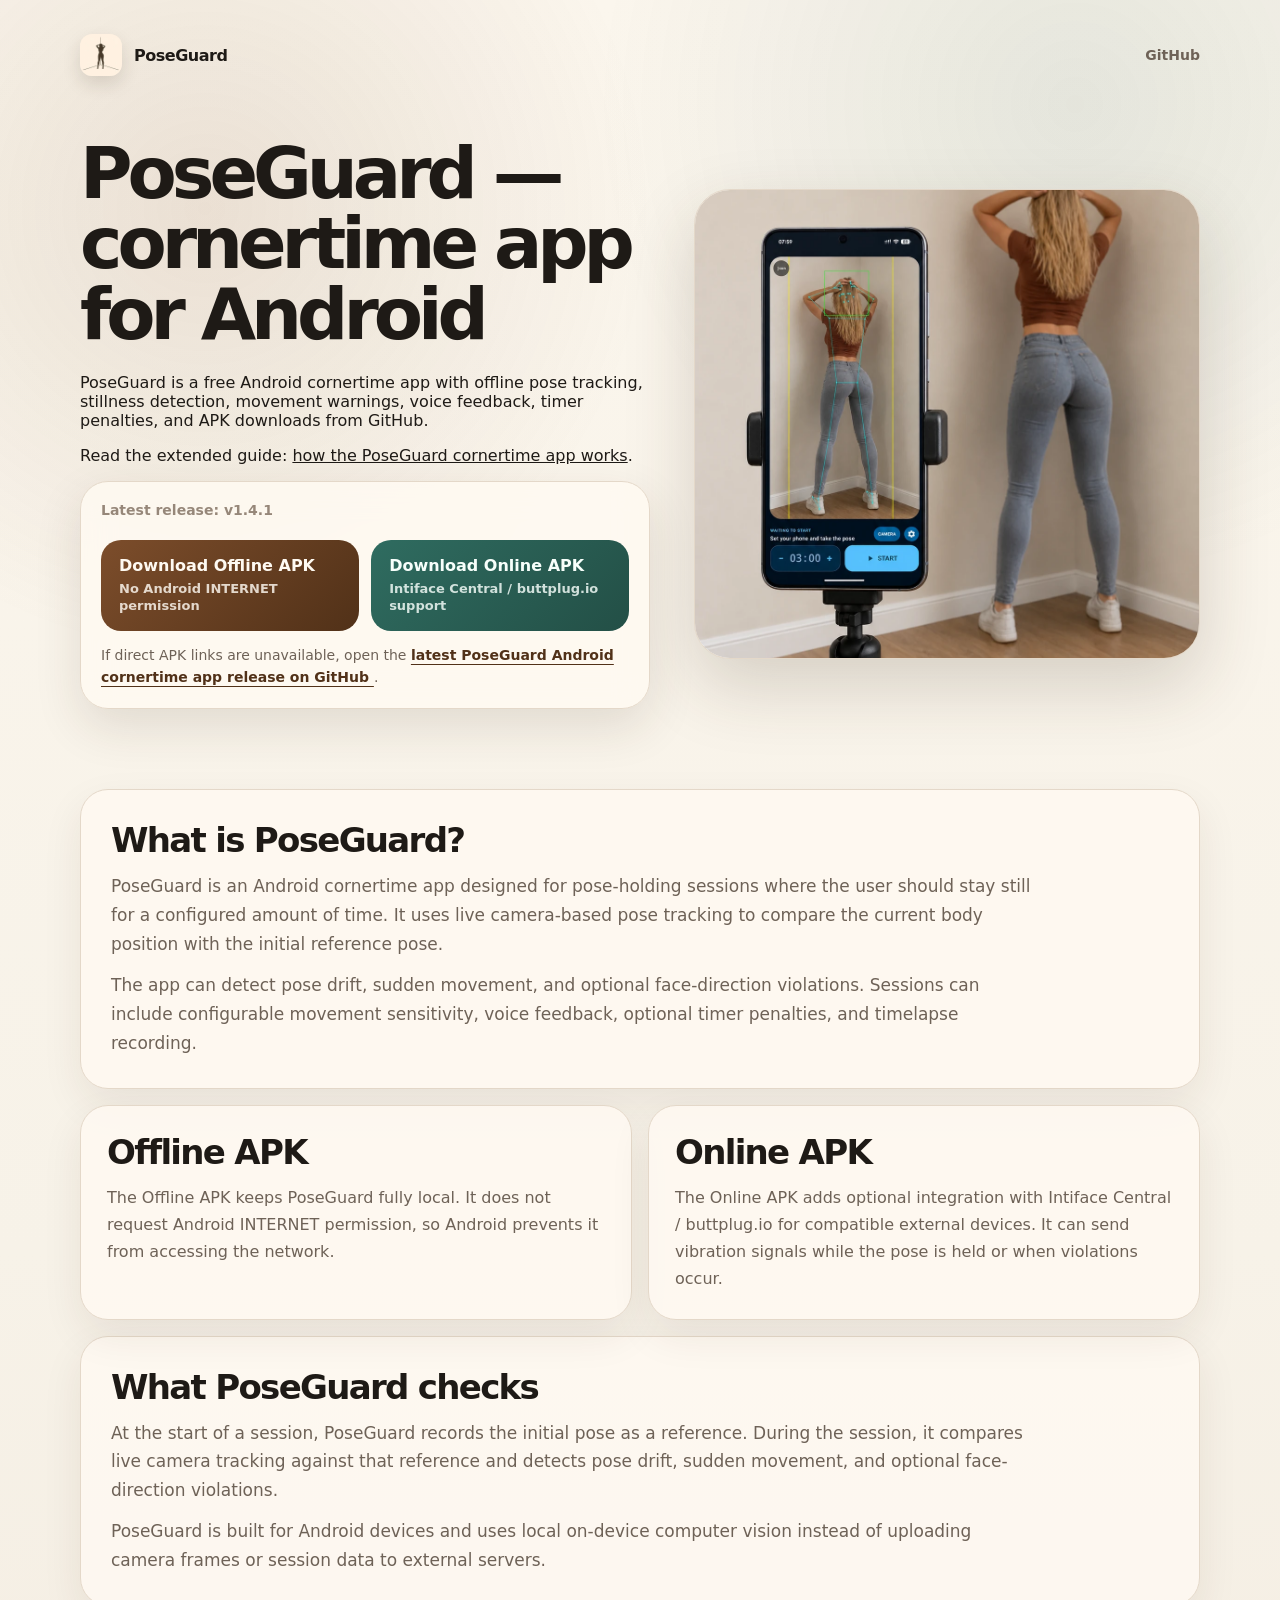
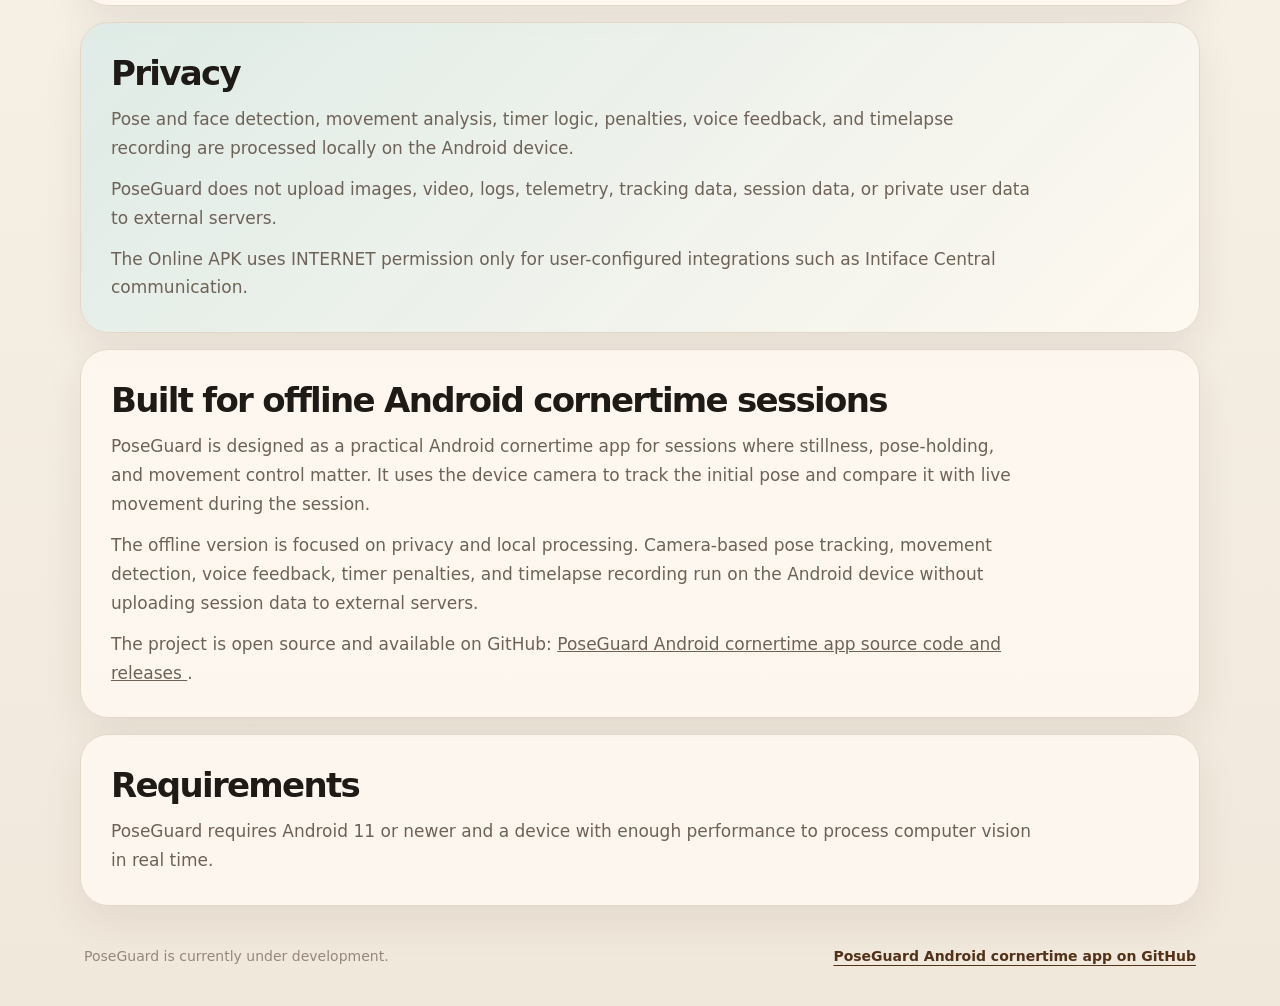
==== commit e4c33c22: "Update PoseGuard download links to v1.4.1" ====
--- a/index.html
+++ b/index.html
@@ -46,7 +46,7 @@
     "alternateName": "PoseGuard Cornertime App",
     "operatingSystem": "Android 11+",
     "applicationCategory": "UtilitiesApplication",
-    "softwareVersion": "1.4.0",
+    "softwareVersion": "1.4.1",
     "isAccessibleForFree": true,
     "description": "PoseGuard is a free Android cornertime app with offline pose tracking, stillness detection, movement warnings, voice feedback, timer penalties, and APK downloads from GitHub.",
     "url": "https://poseguard-cornertime.github.io/",
@@ -98,13 +98,13 @@
         </p>
 
         <div class="download-box" aria-label="Download PoseGuard">
-          <p class="release-status">Latest release: v1.4.0</p>
+          <p class="release-status">Latest release: v1.4.1</p>
 
           <div class="download-actions">
             <a
               id="download-offline"
               class="download-button primary"
-              href="https://github.com/incident201/poseGuard/releases/download/v1.4.0/poseValidator_v1.4.0_offline_release.apk"
+              href="https://github.com/incident201/poseGuard/releases/download/v1.4.1/poseGuard_v1.4.1_offline_release.apk"
             >
               <strong>Download Offline APK</strong>
               <span>No Android INTERNET permission</span>
@@ -113,7 +113,7 @@
             <a
               id="download-online"
               class="download-button secondary"
-              href="https://github.com/incident201/poseGuard/releases/download/v1.4.0/poseValidator_v1.4.0_online_release.apk"
+              href="https://github.com/incident201/poseGuard/releases/download/v1.4.1/poseGuard_v1.4.1_online_release.apk"
             >
               <strong>Download Online APK</strong>
               <span>Intiface Central / buttplug.io support</span>
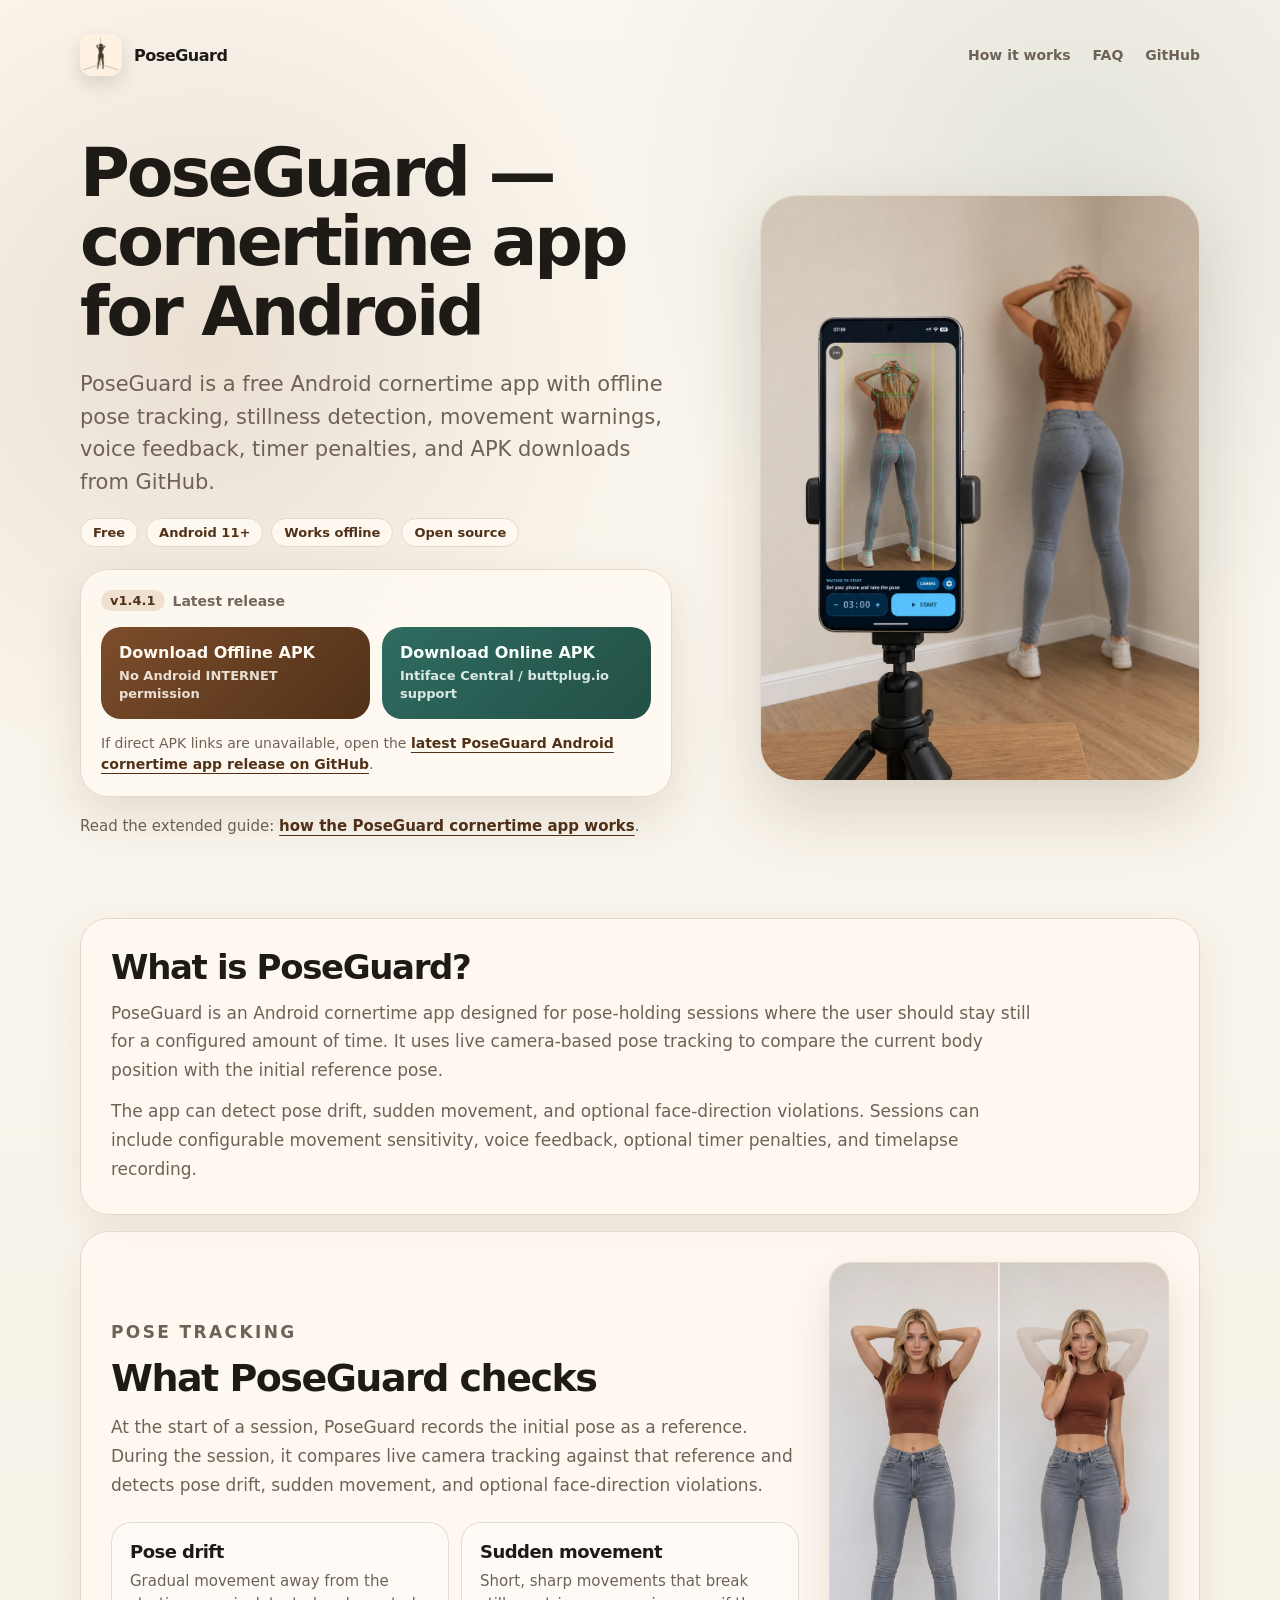
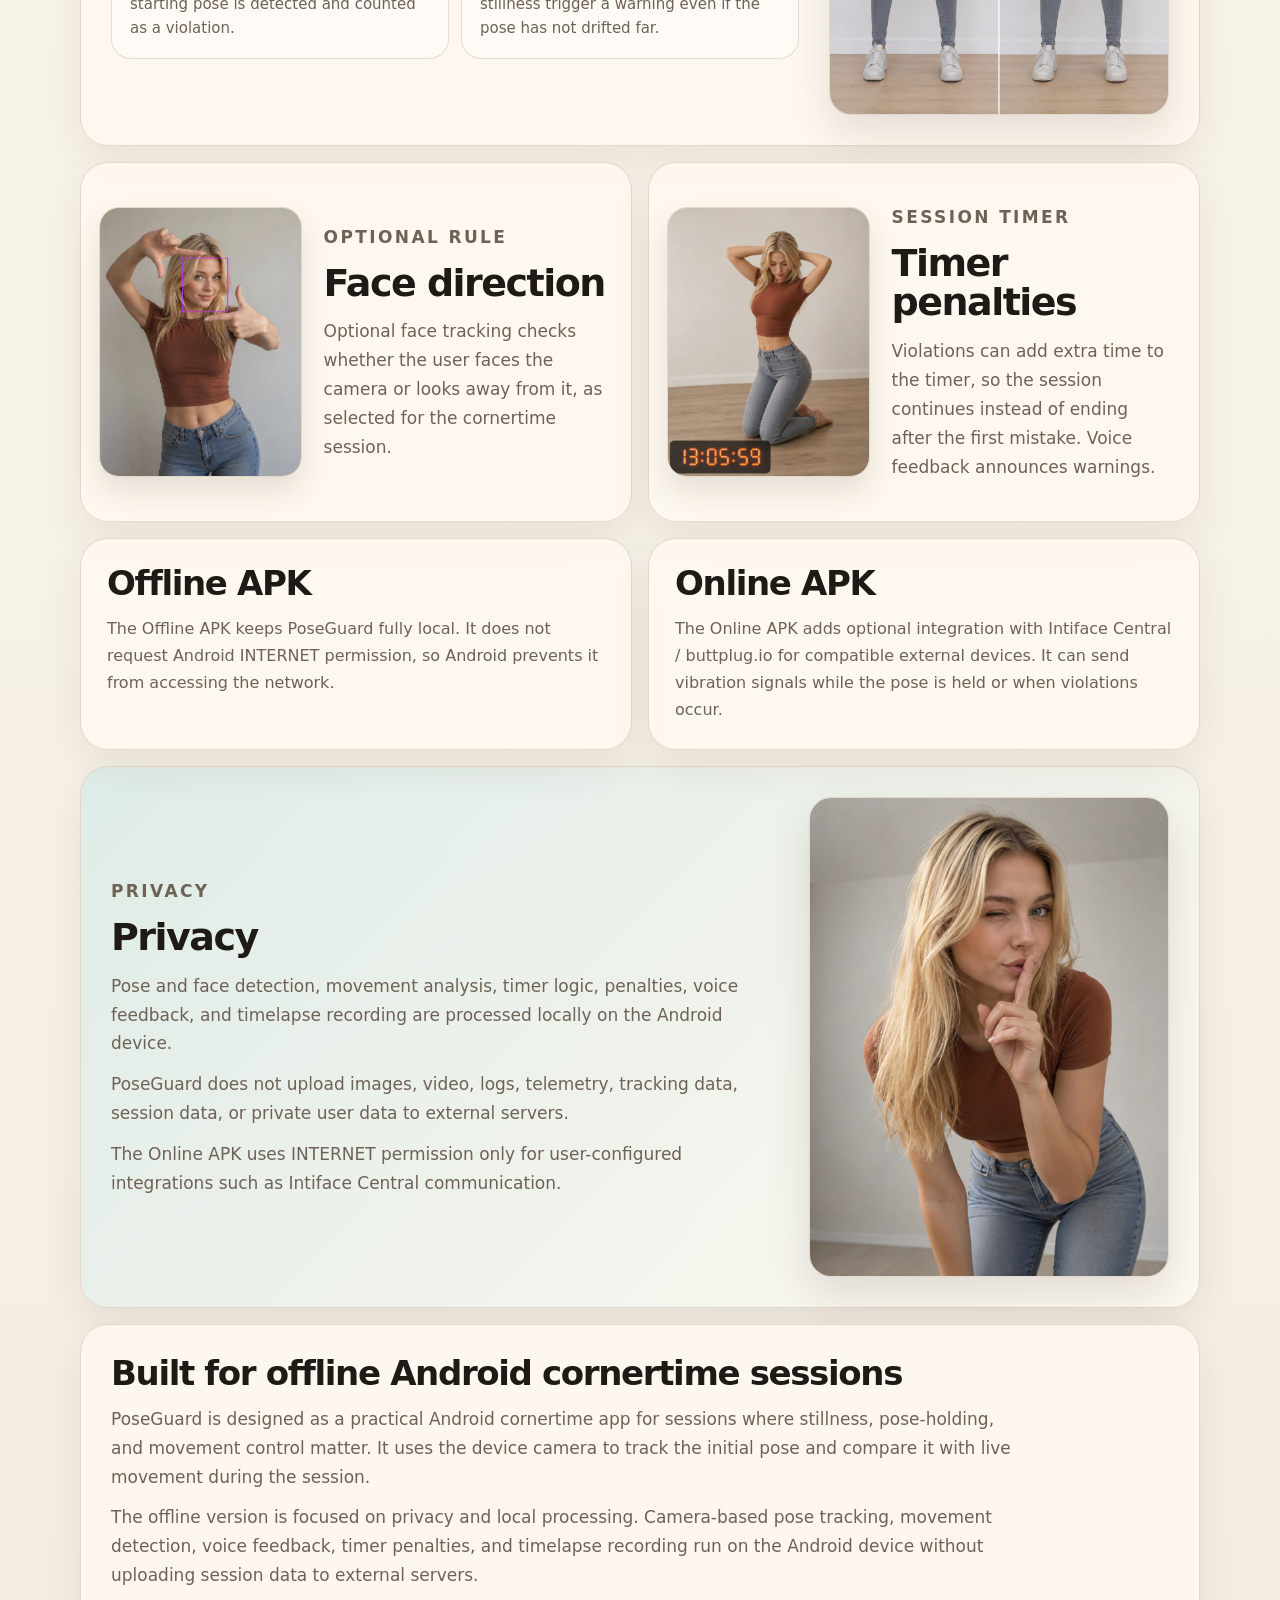
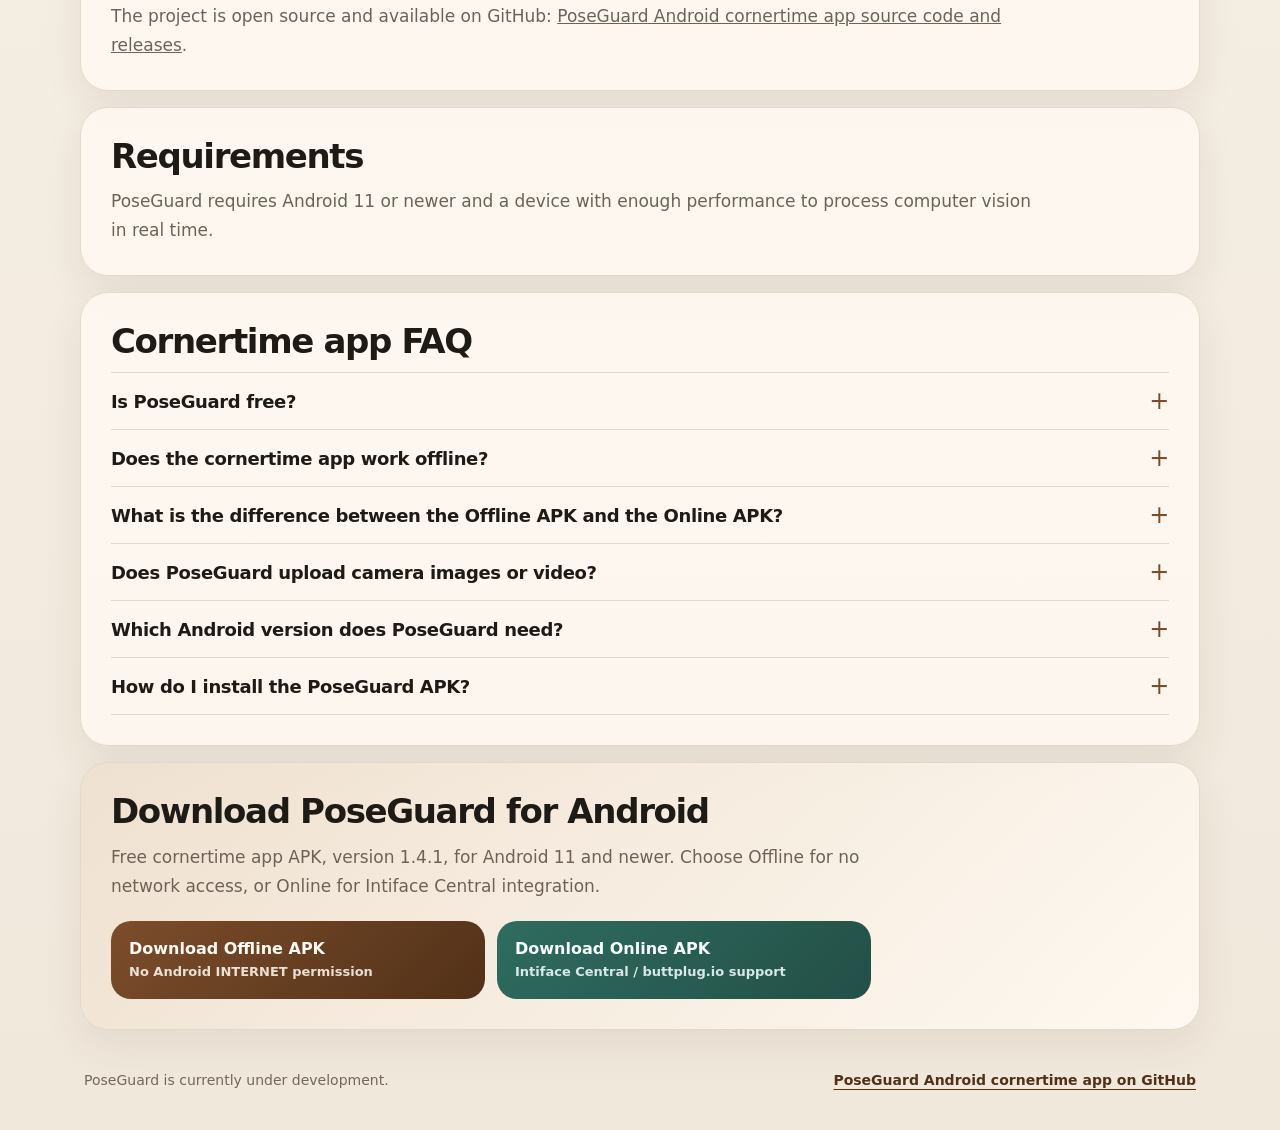
==== commit caaf5cf9: "Improve landing page layout, conversion, and SEO - Mobile hero: smaller h1, screenshot moved below t" ====
--- a/index.html
+++ b/index.html
@@ -21,7 +21,10 @@
   <meta property="og:type" content="website" />
   <meta property="og:url" content="https://poseguard-cornertime.github.io/" />
   <meta property="og:site_name" content="PoseGuard" />
-  <meta property="og:image" content="https://poseguard-cornertime.github.io/assets/slide_1.webp?v=20260614-2" />
+  <meta property="og:image" content="https://poseguard-cornertime.github.io/assets/og-image.jpg?v=20261018" />
+  <meta property="og:image:type" content="image/jpeg" />
+  <meta property="og:image:width" content="1200" />
+  <meta property="og:image:height" content="630" />
   <meta property="og:image:alt" content="PoseGuard Android cornertime app preview" />
 
   <meta name="twitter:card" content="summary_large_image" />
@@ -30,13 +33,13 @@
     name="twitter:description"
     content="Free Android cornertime app with offline pose tracking, stillness detection, movement warnings, voice feedback, timer penalties, and APK downloads from GitHub."
   />
-  <meta name="twitter:image" content="https://poseguard-cornertime.github.io/assets/slide_1.webp?v=20260614-2" />
+  <meta name="twitter:image" content="https://poseguard-cornertime.github.io/assets/og-image.jpg?v=20261018" />
 
   <link rel="icon" type="image/png" sizes="32x32" href="./assets/favicon-32.png?v=20260614-2" />
   <link rel="icon" type="image/png" sizes="192x192" href="./assets/icon-192.png?v=20260614-2" />
   <link rel="apple-touch-icon" href="./assets/apple-touch-icon.png?v=20260614-2" />
 
-  <link rel="stylesheet" href="./styles.css?v=20260626-2" />
+  <link rel="stylesheet" href="./styles.css?v=20261018" />
 
   <script type="application/ld+json">
   {
@@ -52,8 +55,13 @@
     "url": "https://poseguard-cornertime.github.io/",
     "downloadUrl": "https://github.com/incident201/poseGuard/releases/latest",
     "codeRepository": "https://github.com/incident201/poseGuard",
-    "image": "https://poseguard-cornertime.github.io/assets/slide_1.webp?v=20260614-2",
-    "screenshot": "https://poseguard-cornertime.github.io/assets/slide_1.webp?v=20260614-2",
+    "image": "https://poseguard-cornertime.github.io/assets/og-image.jpg?v=20261018",
+    "screenshot": [
+      "https://poseguard-cornertime.github.io/assets/slide_1.webp?v=20260614-2",
+      "https://poseguard-cornertime.github.io/assets/Slide_howposetracking.webp",
+      "https://poseguard-cornertime.github.io/assets/Slide_facedetect.webp",
+      "https://poseguard-cornertime.github.io/assets/Slide_timer.webp"
+    ],
     "offers": {
       "@type": "Offer",
       "price": "0",
@@ -64,41 +72,102 @@
     ]
   }
   </script>
+
+  <script type="application/ld+json">
+  {
+    "@context": "https://schema.org",
+    "@type": "FAQPage",
+    "mainEntity": [
+      {
+        "@type": "Question",
+        "name": "Is PoseGuard free?",
+        "acceptedAnswer": {
+          "@type": "Answer",
+          "text": "Yes. PoseGuard is a free and open-source cornertime app for Android. APK files and source code are published on GitHub."
+        }
+      },
+      {
+        "@type": "Question",
+        "name": "Does the cornertime app work offline?",
+        "acceptedAnswer": {
+          "@type": "Answer",
+          "text": "Yes. The Offline APK does not request Android INTERNET permission. Pose tracking, movement detection, timer penalties, voice feedback, and timelapse recording run locally on the Android device."
+        }
+      },
+      {
+        "@type": "Question",
+        "name": "What is the difference between the Offline APK and the Online APK?",
+        "acceptedAnswer": {
+          "@type": "Answer",
+          "text": "Both versions have the same pose tracking and cornertime session features. The Online APK adds optional integration with Intiface Central / buttplug.io for compatible external devices. Choose the Offline APK if you want the app to have no network access at all."
+        }
+      },
+      {
+        "@type": "Question",
+        "name": "Does PoseGuard upload camera images or video?",
+        "acceptedAnswer": {
+          "@type": "Answer",
+          "text": "No. PoseGuard does not upload images, video, logs, telemetry, tracking data, or session data to external servers. Camera analysis runs on the device."
+        }
+      },
+      {
+        "@type": "Question",
+        "name": "Which Android version does PoseGuard need?",
+        "acceptedAnswer": {
+          "@type": "Answer",
+          "text": "PoseGuard requires Android 11 or newer and a device fast enough to run real-time computer vision for pose tracking."
+        }
+      },
+      {
+        "@type": "Question",
+        "name": "How do I install the PoseGuard APK?",
+        "acceptedAnswer": {
+          "@type": "Answer",
+          "text": "Download the Offline or Online APK on your Android phone, open the file, and allow installation from this source if Android asks. Then grant camera permission when the app starts."
+        }
+      }
+    ]
+  }
+  </script>
 </head>
 
 <body>
   <main class="page">
     <header class="topbar" aria-label="Site header">
       <a class="brand" href="./" aria-label="PoseGuard home">
-        <img src="./assets/icon-192.png?v=20260614-2" alt="" />
+        <img src="./assets/icon-192.png?v=20260614-2" alt="" width="192" height="192" />
         <span>PoseGuard</span>
       </a>
 
-      <a
-        class="topbar-link"
-        href="https://github.com/incident201/poseGuard"
-        aria-label="PoseGuard Android cornertime app on GitHub"
-      >
-        GitHub
-      </a>
+      <nav class="topnav" aria-label="Main">
+        <a href="./cornertime-app/">How it works</a>
+        <a href="#faq">FAQ</a>
+        <a
+          href="https://github.com/incident201/poseGuard"
+          aria-label="PoseGuard Android cornertime app on GitHub"
+        >GitHub</a>
+      </nav>
     </header>
 
     <section class="hero">
       <div class="hero-content">
         <h1>PoseGuard — cornertime app for Android</h1>
 
-        <p>
+        <p class="lead">
           PoseGuard is a free Android cornertime app with offline pose tracking,
           stillness detection, movement warnings, voice feedback, timer penalties,
           and APK downloads from GitHub.
         </p>
-        <p>
-          Read the extended guide:
-          <a href="./cornertime-app/">how the PoseGuard cornertime app works</a>.
-        </p>
-
-        <div class="download-box" aria-label="Download PoseGuard">
-          <p class="release-status">Latest release: v1.4.1</p>
+
+        <ul class="hero-facts" aria-label="Key facts">
+          <li>Free</li>
+          <li>Android 11+</li>
+          <li>Works offline</li>
+          <li>Open source</li>
+        </ul>
+
+        <div class="download-box" id="download" aria-label="Download PoseGuard">
+          <p class="release-status"><span class="release-badge">v1.4.1</span> Latest release</p>
 
           <div class="download-actions">
             <a
@@ -122,17 +191,23 @@
 
           <p class="download-note">
             If direct APK links are unavailable, open the
-            <a href="https://github.com/incident201/poseGuard/releases/latest">
-              latest PoseGuard Android cornertime app release on GitHub
-            </a>.
+            <a href="https://github.com/incident201/poseGuard/releases/latest">latest PoseGuard Android cornertime app release on GitHub</a>.
           </p>
         </div>
+
+        <p class="hero-guide">
+          Read the extended guide:
+          <a href="./cornertime-app/">how the PoseGuard cornertime app works</a>.
+        </p>
       </div>
 
       <figure class="hero-preview">
         <img
           src="./assets/slide_1.webp?v=20260614-2"
           alt="Screenshot of PoseGuard Android cornertime app with pose tracking"
+          width="1086"
+          height="1448"
+          fetchpriority="high"
         />
       </figure>
     </section>
@@ -152,6 +227,99 @@
       </p>
     </section>
 
+    <section class="illustrated-section tracking-section">
+      <div class="section-copy">
+        <p class="section-kicker">Pose tracking</p>
+
+        <h2>What PoseGuard checks</h2>
+
+        <p>
+          At the start of a session, PoseGuard records the initial pose as a reference.
+          During the session, it compares live camera tracking against that reference
+          and detects pose drift, sudden movement, and optional face-direction violations.
+        </p>
+
+        <div class="mini-checks">
+          <article>
+            <h3>Pose drift</h3>
+            <p>
+              Gradual movement away from the starting pose is detected and counted
+              as a violation.
+            </p>
+          </article>
+
+          <article>
+            <h3>Sudden movement</h3>
+            <p>
+              Short, sharp movements that break stillness trigger a warning even if
+              the pose has not drifted far.
+            </p>
+          </article>
+        </div>
+      </div>
+
+      <figure class="section-image">
+        <img
+          src="./assets/Slide_howposetracking.webp"
+          alt="How the PoseGuard cornertime app compares live pose tracking with the reference pose"
+          width="1086"
+          height="1448"
+          loading="lazy"
+          decoding="async"
+        />
+      </figure>
+    </section>
+
+    <section class="visual-card-grid" aria-label="Optional cornertime session rules">
+      <article class="visual-card">
+        <figure class="visual-card-image">
+          <img
+            src="./assets/Slide_facedetect.webp"
+            alt="PoseGuard face direction check during a cornertime session"
+            width="1086"
+            height="1448"
+            loading="lazy"
+            decoding="async"
+          />
+        </figure>
+
+        <div class="visual-card-body">
+          <p class="section-kicker">Optional rule</p>
+
+          <h3>Face direction</h3>
+
+          <p>
+            Optional face tracking checks whether the user faces the camera or looks
+            away from it, as selected for the cornertime session.
+          </p>
+        </div>
+      </article>
+
+      <article class="visual-card">
+        <figure class="visual-card-image">
+          <img
+            src="./assets/Slide_timer.webp"
+            alt="PoseGuard cornertime timer with penalty time after violations"
+            width="1086"
+            height="1448"
+            loading="lazy"
+            decoding="async"
+          />
+        </figure>
+
+        <div class="visual-card-body">
+          <p class="section-kicker">Session timer</p>
+
+          <h3>Timer penalties</h3>
+
+          <p>
+            Violations can add extra time to the timer, so the session continues
+            instead of ending after the first mistake. Voice feedback announces warnings.
+          </p>
+        </div>
+      </article>
+    </section>
+
     <section class="version-summary" aria-label="Offline and Online versions">
       <article>
         <h2>Offline APK</h2>
@@ -171,22 +339,12 @@
       </article>
     </section>
 
-    <section class="plain-section">
-      <h2>What PoseGuard checks</h2>
-      <p>
-        At the start of a session, PoseGuard records the initial pose as a reference.
-        During the session, it compares live camera tracking against that reference
-        and detects pose drift, sudden movement, and optional face-direction violations.
-      </p>
-      <p>
-        PoseGuard is built for Android devices and uses local on-device computer vision
-        instead of uploading camera frames or session data to external servers.
-      </p>
-    </section>
-
-    <section class="privacy-section">
-      <div>
+    <section class="illustrated-section privacy-section">
+      <div class="section-copy">
+        <p class="section-kicker">Privacy</p>
+
         <h2>Privacy</h2>
+
         <p>
           Pose and face detection, movement analysis, timer logic, penalties, voice feedback,
           and timelapse recording are processed locally on the Android device.
@@ -200,6 +358,17 @@
           such as Intiface Central communication.
         </p>
       </div>
+
+      <figure class="section-image">
+        <img
+          src="./assets/Slide_privacy.webp"
+          alt="PoseGuard cornertime app processes camera data locally on the Android device"
+          width="1086"
+          height="1448"
+          loading="lazy"
+          decoding="async"
+        />
+      </figure>
     </section>
 
     <section class="plain-section">
@@ -216,9 +385,7 @@
       </p>
       <p>
         The project is open source and available on GitHub:
-        <a href="https://github.com/incident201/poseGuard">
-          PoseGuard Android cornertime app source code and releases
-        </a>.
+        <a href="https://github.com/incident201/poseGuard">PoseGuard Android cornertime app source code and releases</a>.
       </p>
     </section>
 
@@ -230,11 +397,91 @@
       </p>
     </section>
 
+    <section class="faq-section" id="faq" aria-labelledby="faq-title">
+      <h2 id="faq-title">Cornertime app FAQ</h2>
+
+      <details>
+        <summary>Is PoseGuard free?</summary>
+        <p>
+          Yes. PoseGuard is a free and open-source cornertime app for Android. APK files
+          and source code are published on GitHub.
+        </p>
+      </details>
+
+      <details>
+        <summary>Does the cornertime app work offline?</summary>
+        <p>
+          Yes. The Offline APK does not request Android INTERNET permission. Pose tracking,
+          movement detection, timer penalties, voice feedback, and timelapse recording run
+          locally on the Android device.
+        </p>
+      </details>
+
+      <details>
+        <summary>What is the difference between the Offline APK and the Online APK?</summary>
+        <p>
+          Both versions have the same pose tracking and cornertime session features. The
+          Online APK adds optional integration with Intiface Central / buttplug.io for
+          compatible external devices. Choose the Offline APK if you want the app to have
+          no network access at all.
+        </p>
+      </details>
+
+      <details>
+        <summary>Does PoseGuard upload camera images or video?</summary>
+        <p>
+          No. PoseGuard does not upload images, video, logs, telemetry, tracking data, or
+          session data to external servers. Camera analysis runs on the device.
+        </p>
+      </details>
+
+      <details>
+        <summary>Which Android version does PoseGuard need?</summary>
+        <p>
+          PoseGuard requires Android 11 or newer and a device fast enough to run real-time
+          computer vision for pose tracking.
+        </p>
+      </details>
+
+      <details>
+        <summary>How do I install the PoseGuard APK?</summary>
+        <p>
+          Download the Offline or Online APK on your Android phone, open the file, and allow
+          installation from this source if Android asks. Then grant camera permission when
+          the app starts.
+        </p>
+      </details>
+    </section>
+
+    <section class="cta-section" aria-labelledby="cta-title">
+      <h2 id="cta-title">Download PoseGuard for Android</h2>
+      <p>
+        Free cornertime app APK, version 1.4.1, for Android 11 and newer. Choose Offline
+        for no network access, or Online for Intiface Central integration.
+      </p>
+
+      <div class="download-actions">
+        <a
+          class="download-button primary"
+          href="https://github.com/incident201/poseGuard/releases/download/v1.4.1/poseGuard_v1.4.1_offline_release.apk"
+        >
+          <strong>Download Offline APK</strong>
+          <span>No Android INTERNET permission</span>
+        </a>
+
+        <a
+          class="download-button secondary"
+          href="https://github.com/incident201/poseGuard/releases/download/v1.4.1/poseGuard_v1.4.1_online_release.apk"
+        >
+          <strong>Download Online APK</strong>
+          <span>Intiface Central / buttplug.io support</span>
+        </a>
+      </div>
+    </section>
+
     <footer class="footer">
       <span>PoseGuard is currently under development.</span>
-      <a href="https://github.com/incident201/poseGuard">
-        PoseGuard Android cornertime app on GitHub
-      </a>
+      <a href="https://github.com/incident201/poseGuard">PoseGuard Android cornertime app on GitHub</a>
     </footer>
   </main>
 </body>
--- a/styles.css
+++ b/styles.css
@@ -5,7 +5,7 @@
   --surface-strong: #ffffff;
   --text: #1e1a16;
   --muted: #6e6257;
-  --soft: #968779;
+  --soft: #74665a;
   --line: #e4d8c9;
   --accent: #7c4d2b;
   --accent-dark: #513118;
@@ -22,13 +22,14 @@
 
 html {
   background: var(--bg);
+  scroll-behavior: smooth;
 }
 
 body {
   margin: 0;
   font-family:
-    Inter, ui-sans-serif, system-ui, -apple-system, BlinkMacSystemFont,
-    "Segoe UI", sans-serif;
+    ui-sans-serif, system-ui, -apple-system, BlinkMacSystemFont,
+    "Segoe UI", Roboto, "Helvetica Neue", Arial, sans-serif;
   color: var(--text);
   background:
     radial-gradient(circle at 16% 8%, rgba(124, 77, 43, 0.13), transparent 28rem),
@@ -38,10 +39,18 @@
 
 img {
   max-width: 100%;
+  height: auto;
 }
 
 a {
   color: inherit;
+}
+
+a:focus-visible,
+summary:focus-visible {
+  outline: 3px solid var(--accent);
+  outline-offset: 3px;
+  border-radius: 6px;
 }
 
 .page {
@@ -75,37 +84,33 @@
   box-shadow: 0 8px 18px rgba(60, 44, 28, 0.14);
 }
 
-.topbar-link {
+.topnav {
+  display: flex;
+  align-items: center;
+  gap: 22px;
+}
+
+.topnav a {
   color: var(--muted);
   font-size: 14px;
   font-weight: 750;
   text-decoration: none;
 }
 
-.topbar-link:hover {
+.topnav a:hover {
   color: var(--text);
 }
 
 .hero {
   display: grid;
-  grid-template-columns: minmax(0, 1.06fr) minmax(320px, 0.94fr);
+  grid-template-columns: minmax(0, 1.1fr) minmax(300px, 0.9fr);
   gap: 44px;
   align-items: center;
-  min-height: auto;
   padding: 40px 0 64px;
 }
 
 .hero-content {
   min-width: 0;
-}
-
-.eyebrow {
-  margin: 0 0 18px;
-  color: var(--accent);
-  font-size: 13px;
-  font-weight: 850;
-  letter-spacing: 0.13em;
-  text-transform: uppercase;
 }
 
 h1,
@@ -117,18 +122,50 @@
 
 h1 {
   max-width: 780px;
-  margin-bottom: 24px;
-  font-size: clamp(42px, 5.6vw, 72px);
-  line-height: 0.98;
-  letter-spacing: -0.07em;
+  margin-bottom: 22px;
+  font-size: clamp(42px, 5.4vw, 68px);
+  line-height: 1.02;
+  letter-spacing: -0.045em;
 }
 
 .lead {
   max-width: 760px;
-  margin-bottom: 30px;
+  margin-bottom: 20px;
   color: var(--muted);
-  font-size: clamp(18px, 1.65vw, 22px);
-  line-height: 1.58;
+  font-size: clamp(18px, 1.65vw, 21px);
+  line-height: 1.55;
+}
+
+.hero-facts {
+  display: flex;
+  flex-wrap: wrap;
+  gap: 8px;
+  margin: 0 0 22px;
+  padding: 0;
+  list-style: none;
+}
+
+.hero-facts li {
+  padding: 6px 12px;
+  border: 1px solid var(--line);
+  border-radius: 999px;
+  background: rgba(255, 250, 242, 0.9);
+  color: var(--accent-dark);
+  font-size: 13px;
+  font-weight: 800;
+}
+
+.hero-guide {
+  margin: 18px 0 0;
+  color: var(--muted);
+  font-size: 15px;
+  line-height: 1.55;
+}
+
+.hero-guide a {
+  color: var(--accent-dark);
+  font-weight: 800;
+  text-underline-offset: 4px;
 }
 
 .download-box {
@@ -142,11 +179,21 @@
 }
 
 .release-status {
-  min-height: 22px;
+  display: flex;
+  align-items: center;
+  gap: 8px;
   margin-bottom: 16px;
   color: var(--soft);
   font-size: 14px;
   font-weight: 800;
+}
+
+.release-badge {
+  padding: 3px 9px;
+  border-radius: 999px;
+  background: var(--accent-soft);
+  color: var(--accent-dark);
+  font-size: 13px;
 }
 
 .download-actions {
@@ -169,9 +216,14 @@
     background 160ms ease;
 }
 
-.download-button:hover {
+.download-button:hover,
+.download-button:focus-visible {
   transform: translateY(-2px);
   box-shadow: 0 14px 30px rgba(60, 44, 28, 0.16);
+}
+
+.download-button:focus-visible {
+  border-radius: 20px;
 }
 
 .download-button strong {
@@ -184,7 +236,7 @@
   font-size: 13px;
   font-weight: 650;
   line-height: 1.35;
-  opacity: 0.82;
+  opacity: 0.86;
 }
 
 .download-button.primary {
@@ -211,6 +263,9 @@
 }
 
 .hero-preview {
+  justify-self: end;
+  width: 100%;
+  max-width: 440px;
   overflow: hidden;
   margin: 0;
   border: 1px solid var(--line);
@@ -222,8 +277,7 @@
 .hero-preview img {
   display: block;
   width: 100%;
-  height: clamp(420px, 52vh, 580px);
-  object-fit: cover;
+  aspect-ratio: 3 / 4;
 }
 
 .version-summary {
@@ -236,7 +290,9 @@
 .version-summary article,
 .plain-section,
 .privacy-section,
-.requirements-section {
+.requirements-section,
+.faq-section,
+.cta-section {
   border: 1px solid var(--line);
   border-radius: var(--radius);
   background: rgba(255, 250, 242, 0.84);
@@ -250,16 +306,21 @@
 .version-summary h2,
 .plain-section h2,
 .privacy-section h2,
-.requirements-section h2 {
+.requirements-section h2,
+.faq-section h2,
+.cta-section h2 {
   margin-bottom: 12px;
   font-size: clamp(24px, 3vw, 34px);
-  letter-spacing: -0.05em;
+  line-height: 1.1;
+  letter-spacing: -0.04em;
 }
 
 .version-summary p,
 .plain-section p,
 .privacy-section p,
-.requirements-section p {
+.requirements-section p,
+.faq-section p,
+.cta-section p {
   color: var(--muted);
   line-height: 1.7;
 }
@@ -270,7 +331,9 @@
 
 .plain-section,
 .privacy-section,
-.requirements-section {
+.requirements-section,
+.faq-section,
+.cta-section {
   margin-top: 16px;
   padding: 30px;
 }
@@ -300,6 +363,65 @@
 
 .requirements-section p + p {
   margin-top: 12px;
+}
+
+.faq-section details {
+  border-top: 1px solid var(--line);
+}
+
+.faq-section details:last-child {
+  border-bottom: 1px solid var(--line);
+}
+
+.faq-section summary {
+  display: flex;
+  justify-content: space-between;
+  align-items: center;
+  gap: 16px;
+  padding: 16px 0;
+  cursor: pointer;
+  font-size: 18px;
+  font-weight: 750;
+  letter-spacing: -0.02em;
+  list-style: none;
+}
+
+.faq-section summary::-webkit-details-marker {
+  display: none;
+}
+
+.faq-section summary::after {
+  content: "+";
+  flex: none;
+  color: var(--accent);
+  font-size: 24px;
+  font-weight: 500;
+  line-height: 1;
+}
+
+.faq-section details[open] summary::after {
+  content: "−";
+}
+
+.faq-section details p {
+  max-width: 860px;
+  margin: 0 0 18px;
+  font-size: 16px;
+}
+
+.cta-section {
+  background:
+    linear-gradient(135deg, rgba(239, 224, 207, 0.9), rgba(255, 250, 242, 0.92));
+}
+
+.cta-section p {
+  max-width: 760px;
+  margin-bottom: 20px;
+  font-size: 17px;
+}
+
+.cta-section .download-actions {
+  max-width: 760px;
 }
 
 .section-kicker {
@@ -328,16 +450,26 @@
   grid-template-columns: minmax(0, 1.28fr) minmax(260px, 340px);
 }
 
+.image-left {
+  grid-template-columns: minmax(260px, 360px) minmax(0, 1.14fr);
+}
+
+.illustrated-section.privacy-section {
+  background:
+    linear-gradient(135deg, rgba(220, 235, 231, 0.88), rgba(255, 250, 242, 0.9));
+}
+
 .section-copy {
   min-width: 0;
 }
 
 .section-copy h2,
-.visual-card-body h2 {
+.visual-card-body h2,
+.visual-card-body h3 {
   margin-bottom: 14px;
   font-size: clamp(26px, 3vw, 38px);
-  line-height: 1.02;
-  letter-spacing: -0.055em;
+  line-height: 1.05;
+  letter-spacing: -0.04em;
 }
 
 .section-copy p,
@@ -443,26 +575,31 @@
   text-underline-offset: 4px;
 }
 
+@media (prefers-reduced-motion: reduce) {
+  html {
+    scroll-behavior: auto;
+  }
+
+  .download-button {
+    transition: none;
+  }
+}
+
 @media (max-width: 980px) {
   .hero {
     grid-template-columns: 1fr;
     gap: 32px;
-    min-height: auto;
     padding: 10px 0 36px;
   }
 
   .hero-preview {
-    order: -1;
-  }
-
-  .hero-preview img {
-    height: auto;
-    min-height: 300px;
-    max-height: 560px;
+    justify-self: center;
+    max-width: 420px;
   }
 
   .illustrated-section,
-  .tracking-section {
+  .tracking-section,
+  .image-left {
     grid-template-columns: 1fr;
   }
 
@@ -496,15 +633,40 @@
   }
 
   .topbar {
-    padding-bottom: 18px;
+    padding-bottom: 14px;
+  }
+
+  .topnav {
+    gap: 14px;
+  }
+
+  .topnav a {
+    font-size: 13px;
   }
 
   h1 {
-    font-size: clamp(42px, 15vw, 62px);
+    margin-bottom: 16px;
+    font-size: clamp(32px, 9.6vw, 42px);
+    line-height: 1.06;
+    letter-spacing: -0.035em;
   }
 
   .lead {
-    font-size: 18px;
+    margin-bottom: 16px;
+    font-size: 17px;
+  }
+
+  .hero-facts {
+    margin-bottom: 18px;
+  }
+
+  .download-box {
+    padding: 14px;
+  }
+
+  .download-button {
+    min-height: 68px;
+    padding: 14px 16px;
   }
 
   .download-actions,
@@ -516,26 +678,45 @@
   .version-summary article,
   .plain-section,
   .privacy-section,
-  .requirements-section {
+  .requirements-section,
+  .faq-section,
+  .cta-section {
     border-radius: 22px;
+  }
+
+  .version-summary article,
+  .plain-section,
+  .privacy-section,
+  .requirements-section,
+  .faq-section,
+  .cta-section {
+    padding: 22px 20px;
+  }
+
+  .plain-section p,
+  .privacy-section p,
+  .requirements-section p,
+  .cta-section p {
+    font-size: 16px;
+  }
+
+  .faq-section summary {
+    font-size: 16px;
   }
 
   .hero-preview {
     border-radius: 24px;
   }
 
-  .hero-preview img {
-    min-height: 240px;
-  }
-
   .illustrated-section {
     gap: 22px;
-    padding: 22px;
+    padding: 22px 20px;
     border-radius: 22px;
   }
 
   .section-copy h2,
-  .visual-card-body h2 {
+  .visual-card-body h2,
+  .visual-card-body h3 {
     font-size: clamp(25px, 8vw, 34px);
   }
 
